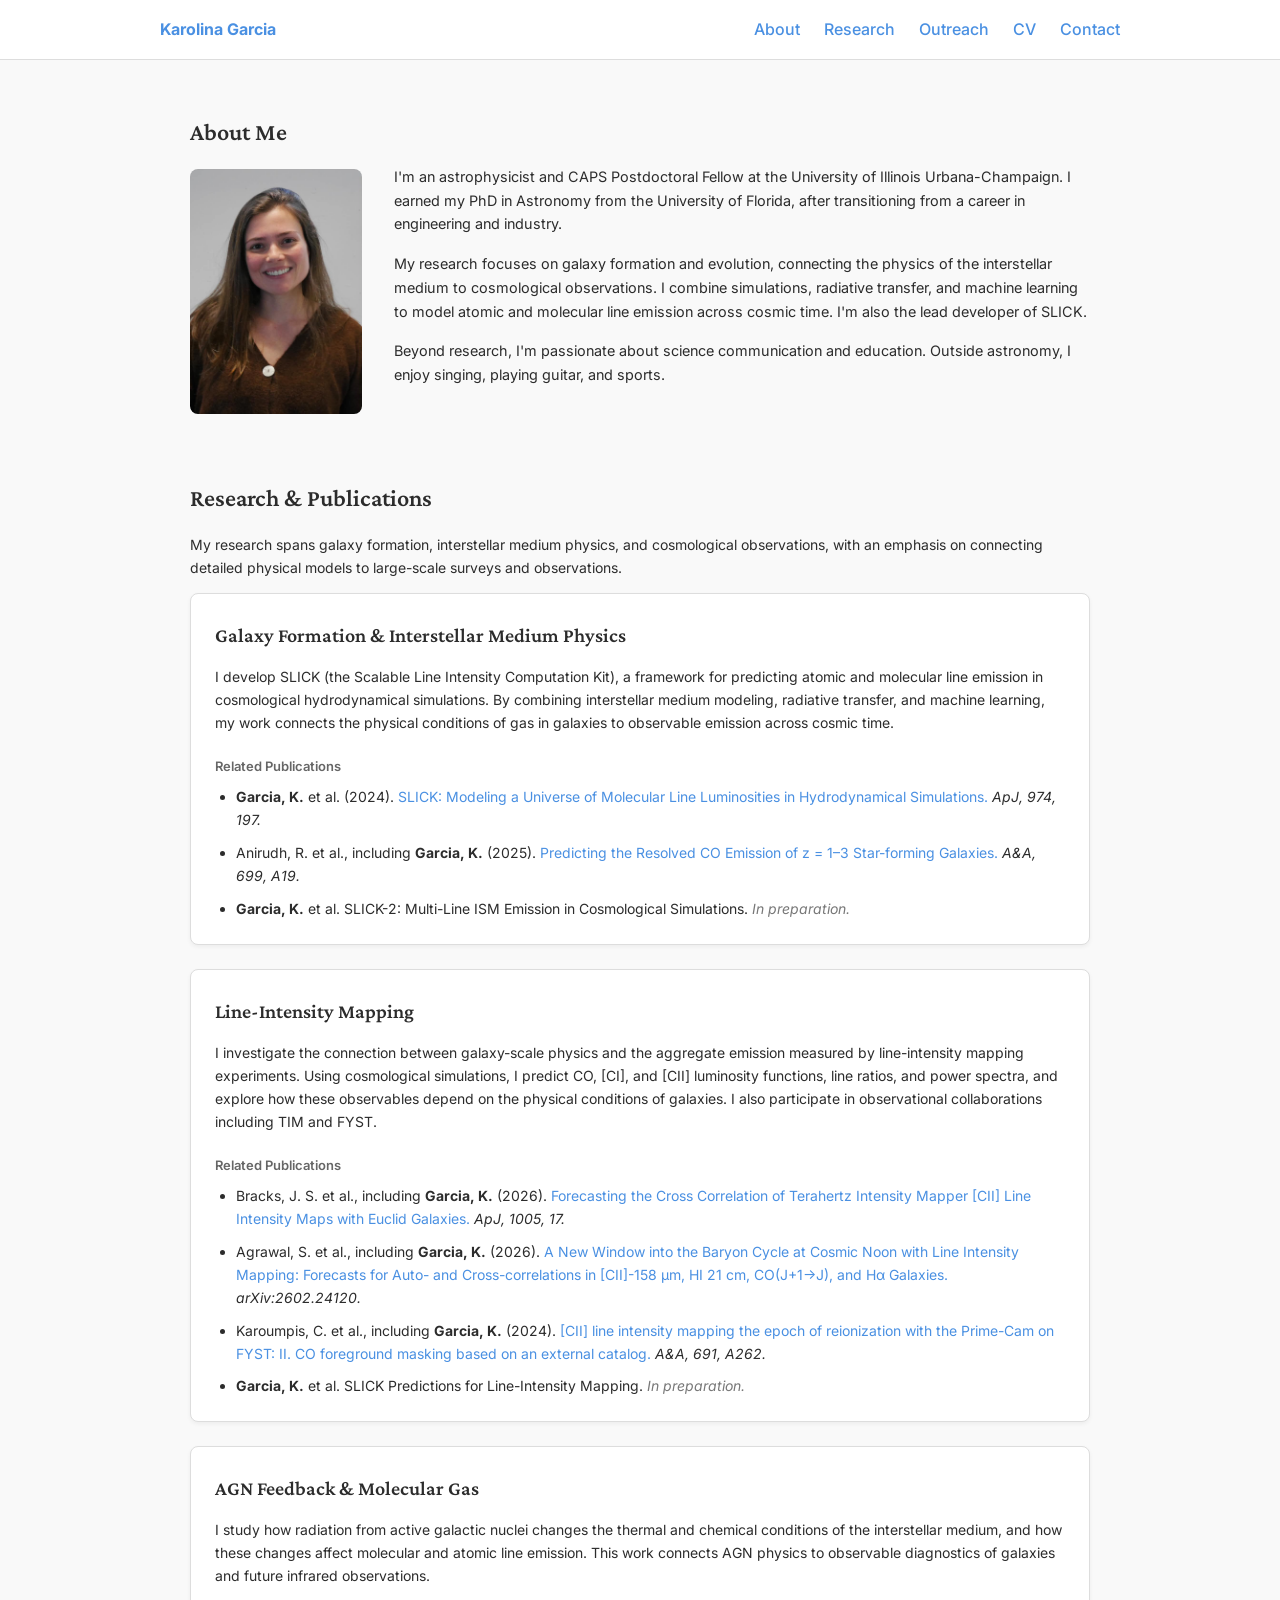
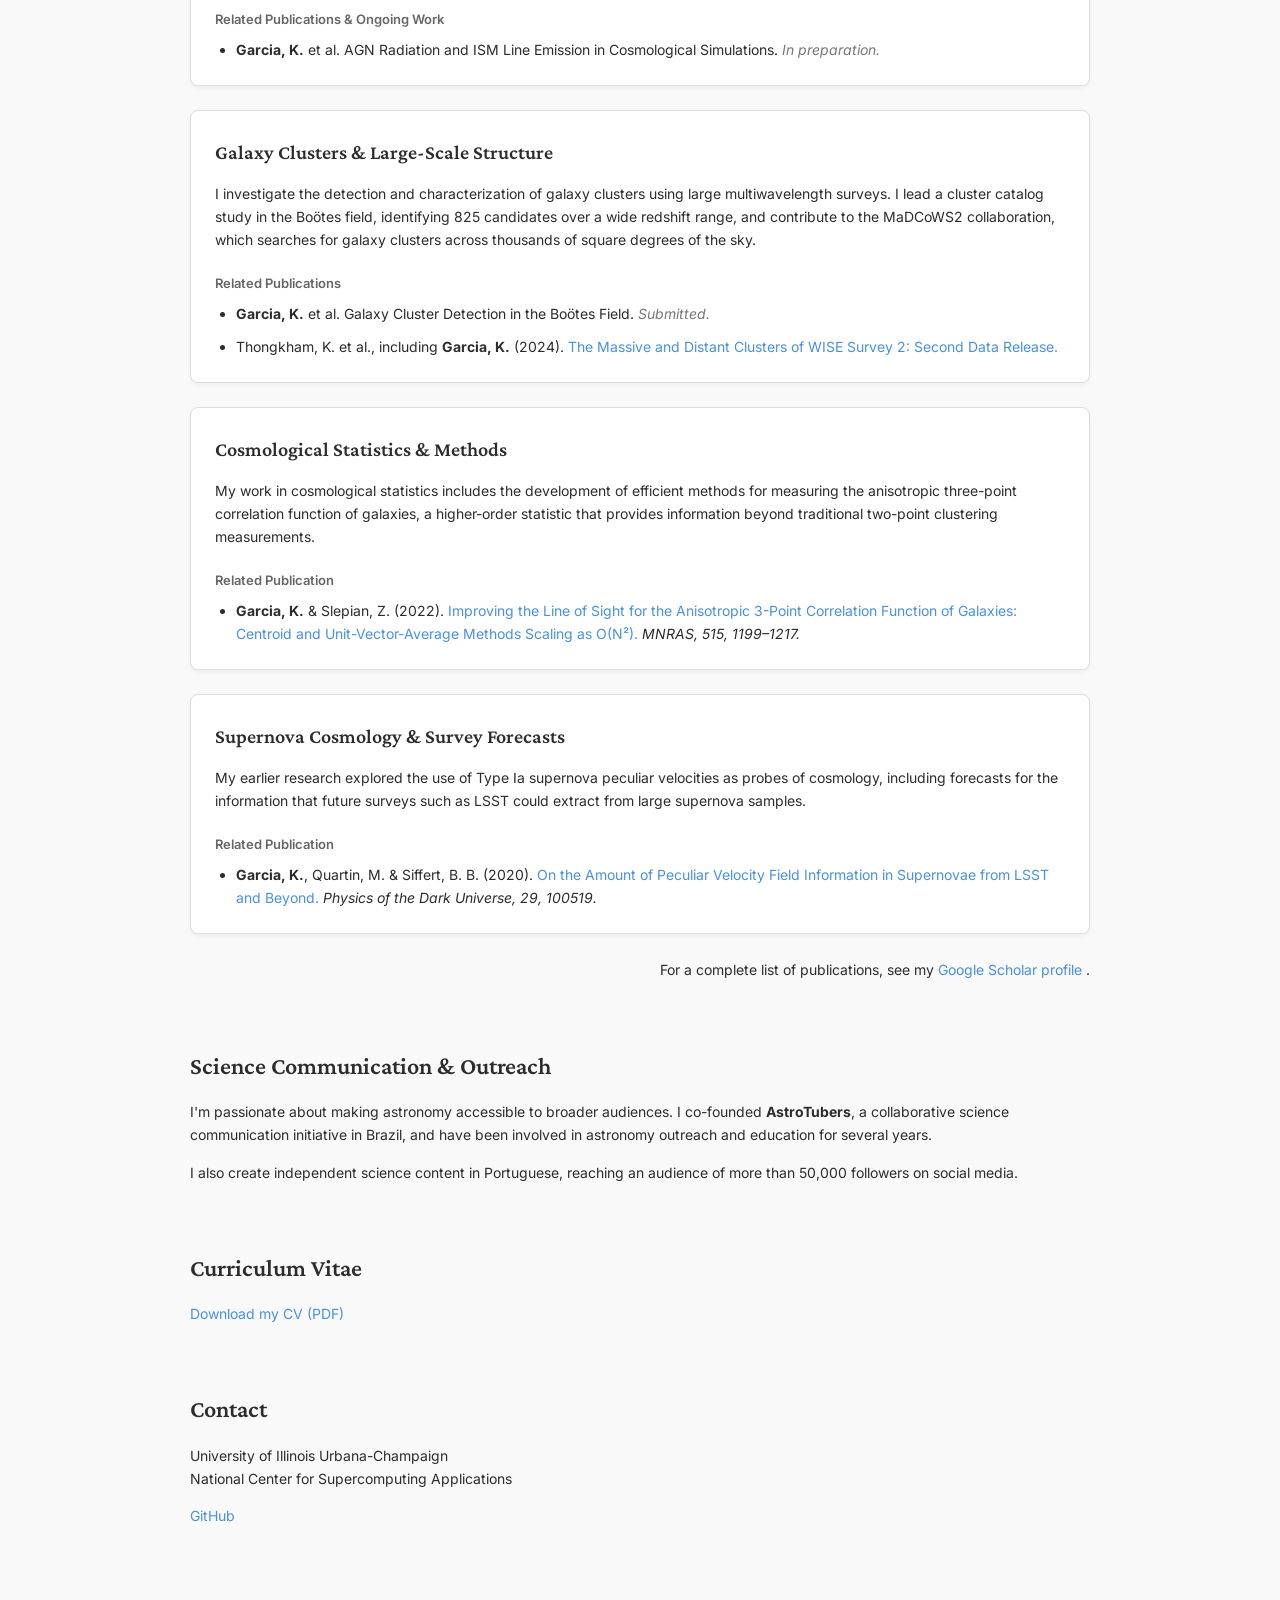
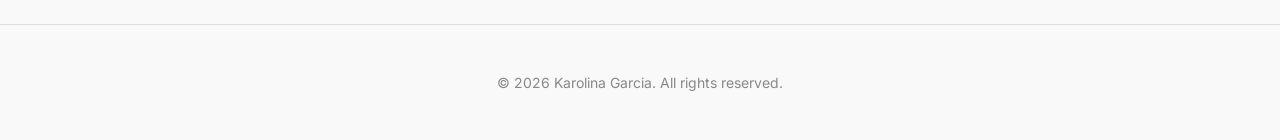
==== index.html @ 24bb6648 "Update index.html" ====
<!DOCTYPE html>
<html lang="en">
<head>
  <meta charset="UTF-8">
  <meta name="viewport" content="width=device-width, initial-scale=1.0">

  <title>Karolina Garcia | Astrophysicist</title>

  <meta name="description"
        content="Karolina Garcia is an astrophysicist studying galaxy formation, interstellar medium physics, cosmological simulations, and line-intensity mapping.">

  <link rel="stylesheet" href="./stylesheets/style.css">
</head>

<body>

  <!-- NAVIGATION -->
  <header class="top-nav">
    <div class="nav-container">
      <a href="#home"><strong>Karolina Garcia</strong></a>

      <nav>
        <ul>
          <li><a href="#about">About</a></li>
          <li><a href="#research">Research</a></li>
          <li><a href="#outreach">Outreach</a></li>
          <li><a href="#cv">CV</a></li>
          <li><a href="#contact">Contact</a></li>
        </ul>
      </nav>
    </div>
  </header>


  <main id="home" class="container">

    <!-- ABOUT -->
    <section id="about">
      <h2>About Me</h2>

      <div class="about-flex">
        <img src="./assets/images/avatar/headshot2.jpeg"
             alt="Karolina Garcia"
             class="about-img">

        <div class="about-text">
          <p>
            I'm an astrophysicist and CAPS Postdoctoral Fellow
            at the University of Illinois Urbana-Champaign.
            I earned my PhD in Astronomy from the University
            of Florida, after transitioning from a career
            in engineering and industry.
          </p>

          <p>
            My research focuses on galaxy formation and evolution,
            connecting the physics of the interstellar medium
            to cosmological observations. I combine simulations,
            radiative transfer, and machine learning to model
            atomic and molecular line emission across cosmic time.
            I'm also the lead developer of SLICK.
          </p>

          <p>
            Beyond research, I'm passionate about science
            communication and education. Outside astronomy,
            I enjoy singing, playing guitar, and sports.
          </p>
        </div>
      </div>
    </section>


    <!-- RESEARCH AND PUBLICATIONS -->
    <section id="research">
      <h2>Research &amp; Publications</h2>

      <p>
        My research spans galaxy formation, interstellar medium
        physics, and cosmological observations, with an emphasis
        on connecting detailed physical models to large-scale
        surveys and observations.
      </p>


      <!-- 1. ISM -->
      <div class="card research-card">
        <h3>Galaxy Formation &amp; Interstellar Medium Physics</h3>

        <p>
          I develop SLICK (the Scalable Line Intensity Computation Kit),
          a framework for predicting atomic and molecular line
          emission in cosmological hydrodynamical simulations.
          By combining interstellar medium modeling, radiative
          transfer, and machine learning, my work connects
          the physical conditions of gas in galaxies to
          observable emission across cosmic time.
        </p>

        <h4>Related Publications</h4>

        <ul class="publication-list">
          <li>
            <strong>Garcia, K.</strong> et al. (2024).
            <a href="https://doi.org/10.3847/1538-4357/ad642c"
               target="_blank" rel="noopener noreferrer">
              SLICK: Modeling a Universe of Molecular Line
              Luminosities in Hydrodynamical Simulations.
            </a>
            <em>ApJ, 974, 197.</em>
          </li>
        
          <li>
            Anirudh, R. et al., including
            <strong>Garcia, K.</strong> (2025).
            <a href="https://doi.org/10.1051/0004-6361/202453057"
               target="_blank" rel="noopener noreferrer">
              Predicting the Resolved CO Emission of
              z = 1–3 Star-forming Galaxies.
            </a>
            <em>A&amp;A, 699, A19.</em>
          </li>
          
          <li>
            <strong>Garcia, K.</strong> et al.
            SLICK-2: Multi-Line ISM Emission in
            Cosmological Simulations.
            <span class="pub-status">In preparation.</span>
          </li>
        </ul>
      </div>


      <!-- 2. LIM -->
      <div class="card research-card">
        <h3>Line-Intensity Mapping</h3>

        <p>
          I investigate the connection between galaxy-scale
          physics and the aggregate emission measured by
          line-intensity mapping experiments. Using cosmological
          simulations, I predict CO, [CI], and [CII] luminosity
          functions, line ratios, and power spectra, and explore
          how these observables depend on the physical
          conditions of galaxies. I also participate in
          observational collaborations including TIM and FYST.
        </p>

        <h4>Related Publications</h4>
        
        <ul class="publication-list">
        
        <li>
          Bracks, J. S. et al., including
          <strong>Garcia, K.</strong> (2026).
          <a href="https://doi.org/10.3847/1538-4357/ae75b5"
             target="_blank" rel="noopener noreferrer">
            Forecasting the Cross Correlation of Terahertz
            Intensity Mapper [CII] Line Intensity Maps
            with Euclid Galaxies.
          </a>
          <em>ApJ, 1005, 17.</em>
        </li>
      
        <li>
          Agrawal, S. et al., including
          <strong>Garcia, K.</strong> (2026).
          <a href="https://doi.org/10.48550/arXiv.2602.24120"
             target="_blank" rel="noopener noreferrer">
            A New Window into the Baryon Cycle at Cosmic Noon
            with Line Intensity Mapping: Forecasts for
            Auto- and Cross-correlations in [CII]-158 μm,
            HI 21 cm, CO(J+1→J), and Hα Galaxies.
          </a>
          <em>arXiv:2602.24120.</em>
        </li>
        
          <li>
            Karoumpis, C. et al., including
            <strong>Garcia, K.</strong> (2024).
            <a href="https://ui.adsabs.harvard.edu/abs/2024A%26A...691A.262K/abstract"
               target="_blank" rel="noopener noreferrer">
              [CII] line intensity mapping the epoch of reionization
              with the Prime-Cam on FYST: II. CO foreground masking
              based on an external catalog.
            </a>
            <em>A&amp;A, 691, A262.</em>
          </li>
        
          <li>
            <strong>Garcia, K.</strong> et al.
            SLICK Predictions for Line-Intensity Mapping.
            <span class="pub-status">In preparation.</span>
          </li>
        
        </ul>

      </div>


      <!-- 3. AGN -->
      <div class="card research-card">
        <h3>AGN Feedback &amp; Molecular Gas</h3>

        <p>
          I study how radiation from active galactic nuclei
          changes the thermal and chemical conditions of the
          interstellar medium, and how these changes affect
          molecular and atomic line emission. This work
          connects AGN physics to observable diagnostics
          of galaxies and future infrared observations.
        </p>

        <h4>Related Publications &amp; Ongoing Work</h4>

        <ul class="publication-list">
          <li>
            <strong>Garcia, K.</strong> et al.
            AGN Radiation and ISM Line Emission in
            Cosmological Simulations.
            <span class="pub-status">In preparation.</span>
          </li>

          <!-- Add PRIMA publications or projects here. -->
        </ul>
      </div>


      <!-- 4. CLUSTERS -->
      <div class="card research-card">
        <h3>Galaxy Clusters &amp; Large-Scale Structure</h3>

        <p>
          I investigate the detection and characterization
          of galaxy clusters using large multiwavelength
          surveys. I lead a cluster catalog study in the
          Boötes field, identifying 825 candidates over
          a wide redshift range, and contribute to the
          MaDCoWS2 collaboration, which searches for
          galaxy clusters across thousands of square
          degrees of the sky.
        </p>

        <h4>Related Publications</h4>

        <ul class="publication-list">
          <li>
            <strong>Garcia, K.</strong> et al.
            Galaxy Cluster Detection in the Boötes Field.
            <span class="pub-status">Submitted.</span>
          </li>

          <li>
            Thongkham, K. et al., including
            <strong>Garcia, K.</strong> (2024).
            <a href="https://arxiv.org/abs/2410.15303"
               target="_blank" rel="noopener noreferrer">
              The Massive and Distant Clusters of WISE
              Survey 2: Second Data Release.
            </a>
          </li>
        </ul>
      </div>


      <!-- 5. COSMOLOGICAL STATISTICS -->
      <div class="card research-card">
        <h3>Cosmological Statistics &amp; Methods</h3>

        <p>
          My work in cosmological statistics includes the
          development of efficient methods for measuring
          the anisotropic three-point correlation function
          of galaxies, a higher-order statistic that
          provides information beyond traditional
          two-point clustering measurements.
        </p>

        <h4>Related Publication</h4>

        <ul class="publication-list">
          <li>
            <strong>Garcia, K.</strong> &amp; Slepian, Z. (2022).
            <a href="https://academic.oup.com/mnras/article/515/1/1199/6604894"
               target="_blank" rel="noopener noreferrer">
              Improving the Line of Sight for the
              Anisotropic 3-Point Correlation Function
              of Galaxies: Centroid and Unit-Vector-Average
              Methods Scaling as O(N²).
            </a>
            <em>MNRAS, 515, 1199–1217.</em>
          </li>
        </ul>
      </div>


      <!-- 6. SUPERNOVA COSMOLOGY -->
      <div class="card research-card">
        <h3>Supernova Cosmology &amp; Survey Forecasts</h3>

        <p>
          My earlier research explored the use of Type Ia
          supernova peculiar velocities as probes of
          cosmology, including forecasts for the
          information that future surveys such as
          LSST could extract from large supernova samples.
        </p>

        <h4>Related Publication</h4>

        <ul class="publication-list">
          <li>
            <strong>Garcia, K.</strong>,
            Quartin, M. &amp; Siffert, B. B. (2020).
            <a href="https://www.sciencedirect.com/science/article/abs/pii/S2212686419301220"
               target="_blank" rel="noopener noreferrer">
              On the Amount of Peculiar Velocity Field
              Information in Supernovae from LSST and Beyond.
            </a>
            <em>Physics of the Dark Universe, 29, 100519.</em>
          </li>
        </ul>
      </div>

      <p class="publication-footer">
        For a complete list of publications, see my
        <a href="https://scholar.google.com/citations?user=wbsYUNMAAAAJ"
           target="_blank" rel="noopener noreferrer">
          Google Scholar profile
        </a>.
      </p>
    </section>


    <!-- OUTREACH -->
    <section id="outreach">
      <h2>Science Communication &amp; Outreach</h2>

      <p>
        I'm passionate about making astronomy accessible
        to broader audiences. I co-founded
        <strong>AstroTubers</strong>, a collaborative
        science communication initiative in Brazil,
        and have been involved in astronomy outreach
        and education for several years.
      </p>

      <p>
        I also create independent science content in
        Portuguese, reaching an audience of more than
        50,000 followers on social media.
      </p>
    </section>


    <!-- CV -->
    <section id="cv">
      <h2>Curriculum Vitae</h2>

      <p>
        <a href="./assets/KGarcia_CV_2026.pdf"
           target="_blank" rel="noopener noreferrer">
          Download my CV (PDF)
        </a>
      </p>
    </section>


    <!-- CONTACT -->
    <section id="contact">
      <h2>Contact</h2>

      <p>
        University of Illinois Urbana-Champaign<br>
        National Center for Supercomputing Applications
      </p>

      <p>
        <a href="https://github.com/karolinagarcia"
           target="_blank" rel="noopener noreferrer">
          GitHub
        </a>
      </p>
    </section>

  </main>


  <!-- FOOTER -->
  <footer>
    <p>&copy; 2026 Karolina Garcia. All rights reserved.</p>
  </footer>

</body>
</html>
---- stylesheets/style.css ----
/* Fonts */
@import url('https://fonts.googleapis.com/css2?family=Crimson+Pro:wght@400;600&family=Inter:wght@400;600&display=swap');

:root {
  --background: #f9f9f9;
  --text: #2c2c2c;
  --accent: #4a90e2;
  --hover: #2a6496;
  --border: #ddd;
  --card-bg: #ffffff;
  --card-shadow: rgba(0, 0, 0, 0.05);
}

body {
  font-family: 'Inter', sans-serif;
  background-color: var(--background);
  color: var(--text);
  margin: 0;
  padding: 0;
  line-height: 1.7;
}

/* Typography */
h1, h2, h3, h4 {
  font-family: 'Crimson Pro', serif;
  margin-bottom: 0.5em;
  font-weight: 600;
  color: var(--text);
}

a {
  color: var(--accent);
  text-decoration: none;
}

a:hover {
  color: var(--hover);
}

/* Top Nav Bar */
.top-nav {
  width: 100%;
  background: white;
  border-bottom: 1px solid var(--border);
  padding: 1rem 0;
  position: sticky;
  top: 0;
  z-index: 10;
}

.nav-container {
  max-width: 960px;
  margin: 0 auto;
  padding: 0 1rem;
  display: flex;
  justify-content: space-between;
  align-items: center;
  flex-wrap: wrap;
}

nav ul {
  list-style: none;
  display: flex;
  gap: 1.5rem;
  margin: 0;
  padding: 0;
}

nav li {
  font-weight: 500;
}

/* Main container */
.container {
  max-width: 900px;
  margin: auto;
  padding: 2rem 1rem;
}

/* Section Spacing */
section {
  margin-bottom: 4rem;
}

/* Cards */
.card {
  background: var(--card-bg);
  padding: 1.5rem;
  border: 1px solid var(--border);
  border-radius: 8px;
  box-shadow: 0 2px 4px var(--card-shadow);
  margin-bottom: 2rem;
}

.card h3 {
  margin-top: 0;
}

.card p {
  margin: 0.5rem 0 0 0;
}

/* Footer */
footer {
  text-align: center;
  padding: 2rem;
  border-top: 1px solid var(--border);
  color: #888;
  font-size: 14px;
}

/* About Me text */
.about-text {
  font-size: 0.9rem;
  line-height: 1.65;
}

.about-text p {
  margin-top: 0;
  margin-bottom: 1rem;
}

/* Desktop: side by side */
.about-flex {
  display: flex;
  align-items: flex-start;
  gap: 2rem;
}

.about-img {
  width: 172px;
  border-radius: 8px;
  flex-shrink: 0;
  margin-top: 4px;
}

/* Mobile: first paragraph next to the image, rest below */
@media screen and (max-width: 768px) {
  .about-flex {
    flex-direction: row;
    flex-wrap: wrap;
  }

  .about-img {
    width: 78px;
  }

  .about-text {
    flex: 1;
    display: flex;
    flex-direction: column;
  }

  .about-text p {
    margin: 0 0 1rem 0;
  }

  /* Special mobile layout: first paragraph flex next to image */
  .about-text p:first-child {
    margin-top: 0;
  }

  .about-flex {
    display: flex;
    flex-direction: row;
    flex-wrap: wrap;
  }

  .about-flex > img {
    flex: 0 0 auto;
  }

  .about-flex > .about-text {
    flex: 1 1 0%;
  }

  /* Only on mobile: stack second and third paragraphs below */
  .about-text p:not(:first-child) {
    flex-basis: 100%;
  }
}


/* Research & Publications */

.research-card {
  margin-bottom: 1.5rem;
}

.research-card h3 {
  font-size: 1.4rem;
  margin-bottom: 0.8rem;
}

.research-card h4 {
  font-family: 'Inter', sans-serif;
  font-size: 0.85rem;
  font-weight: 600;
  color: #666;
  margin-top: 1.3rem;
  margin-bottom: 0.5rem;
}

.publication-list {
  margin: 0;
  padding-left: 1.3rem;
}

.publication-list li {
  font-size: 0.9rem;
  line-height: 1.6;
  margin-bottom: 0.6rem;
}

.publication-list li:last-child {
  margin-bottom: 0;
}

.pub-status {
  color: #777;
  font-style: italic;
}

.publication-footer {
  font-size: 0.9rem;
  text-align: right;
  margin-top: 1rem;
}

/* Consistent text size across the website */

#research > p,
#research .card p,
#research .publication-list li,
#outreach p,
#cv p,
#contact p {
  font-size: 14px;
  line-height: 1.65;
}

/* Research headings */
#research .card h3 {
  font-size: 20px;
}

#research .card h4 {
  font-size: 13px;
}
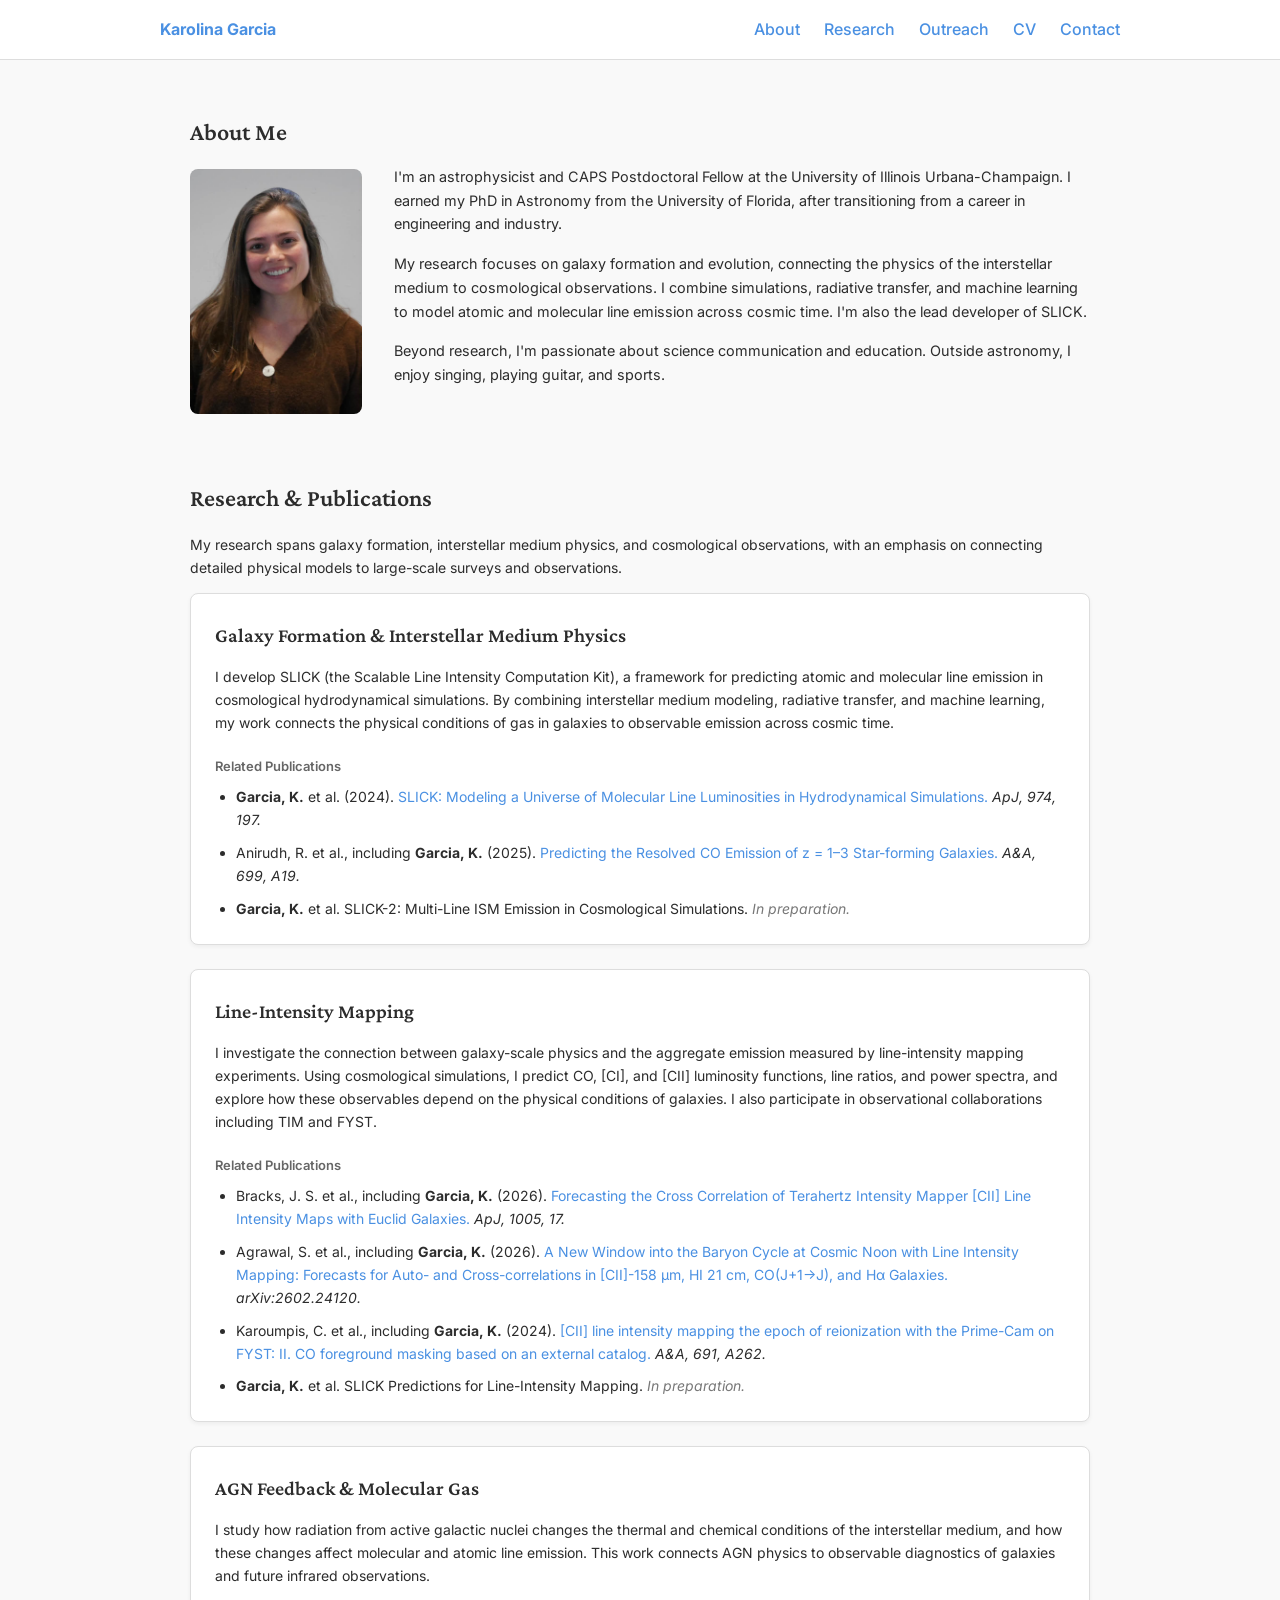
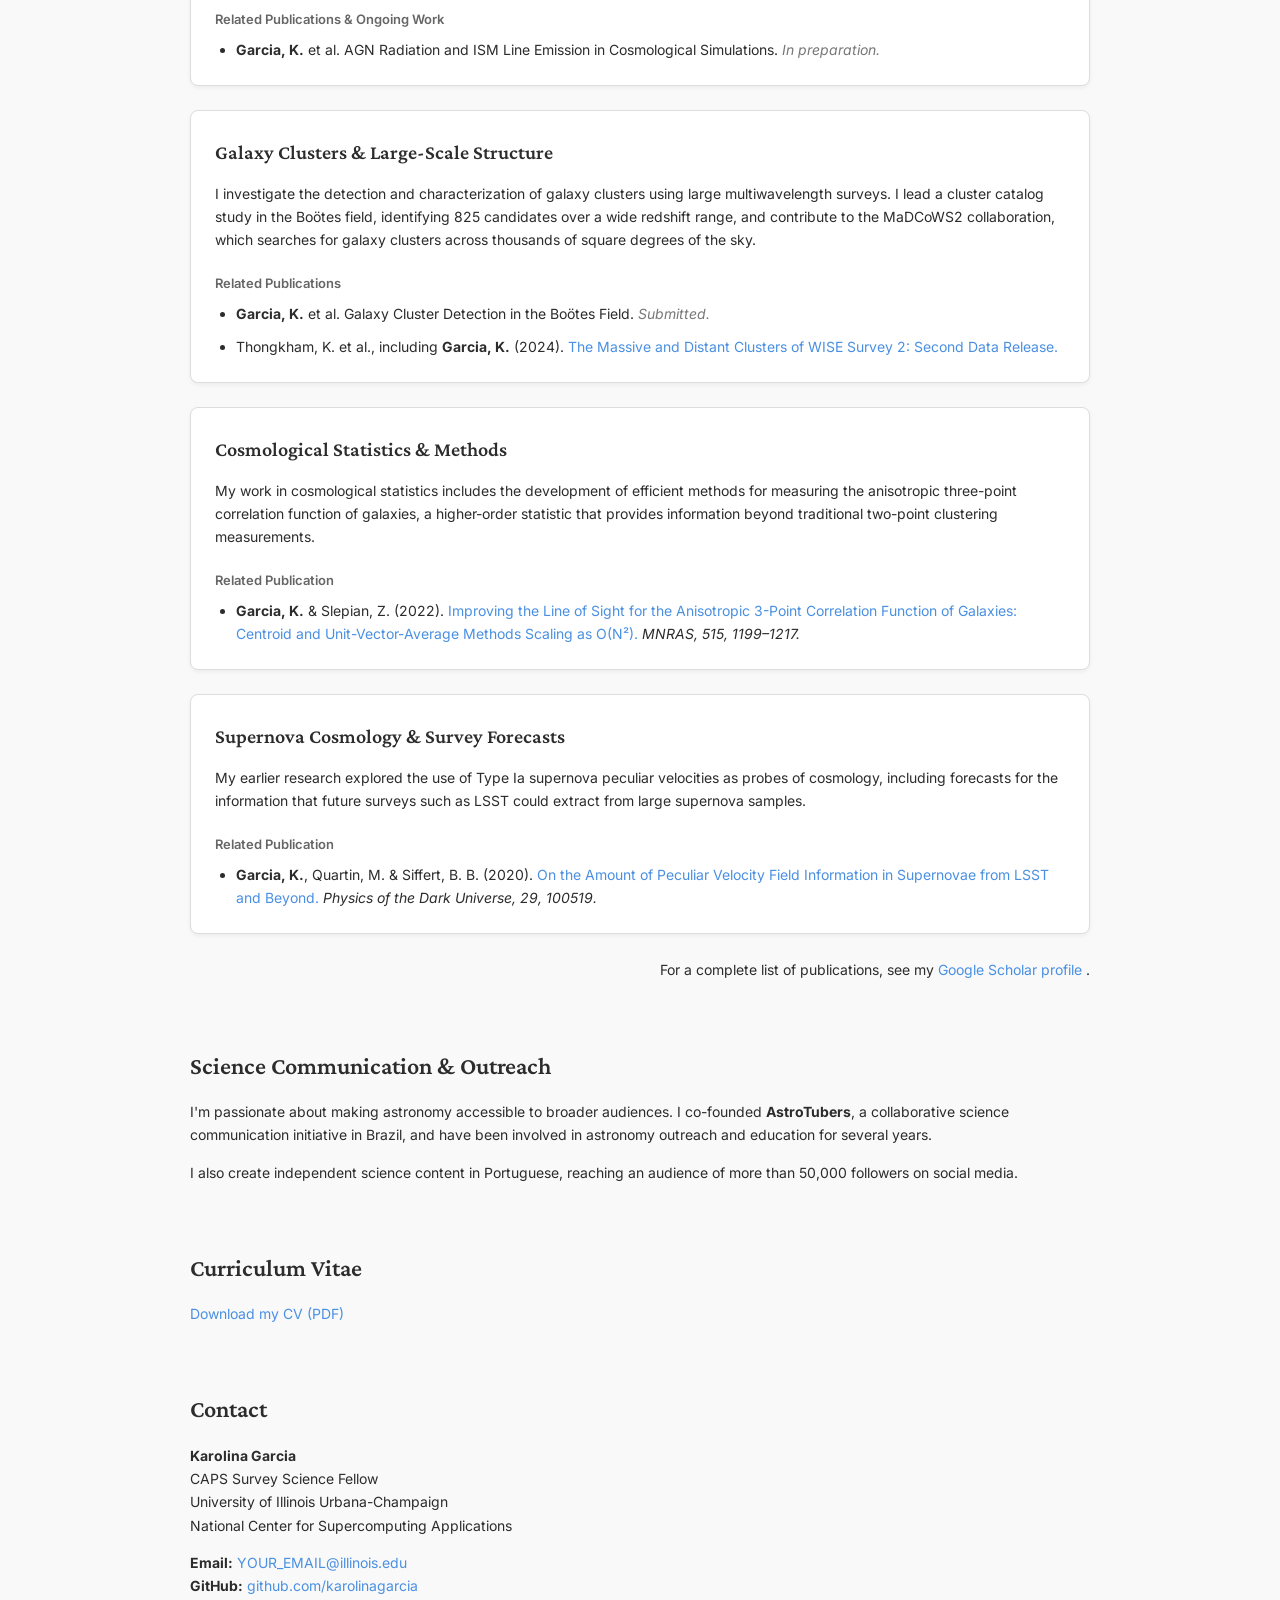
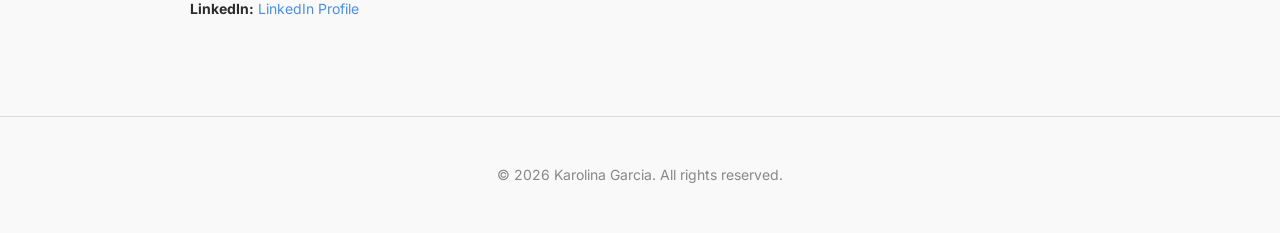
==== commit 0a059d81: "Update index.html" ====
--- a/index.html
+++ b/index.html
@@ -367,22 +367,40 @@
     </section>
 
 
+
     <!-- CONTACT -->
     <section id="contact">
       <h2>Contact</h2>
-
-      <p>
+    
+      <p>
+        <strong>Karolina Garcia</strong><br>
+        CAPS Survey Science Fellow<br>
         University of Illinois Urbana-Champaign<br>
         National Center for Supercomputing Applications
       </p>
-
-      <p>
+    
+      <p>
+        <strong>Email:</strong>
+        <a href="mailto:ktgarcia@illinois.edu">
+          YOUR_EMAIL@illinois.edu
+        </a>
+        <br>
+    
+        <strong>GitHub:</strong>
         <a href="https://github.com/karolinagarcia"
            target="_blank" rel="noopener noreferrer">
-          GitHub
+          github.com/karolinagarcia
         </a>
+        <br>
+    
+        <strong>LinkedIn:</strong>
+        <a href="https://linkedin.com/in/karolinagarcia"
+           target="_blank" rel="noopener noreferrer">
+          LinkedIn Profile
+        </a>
       </p>
     </section>
+
 
   </main>
 
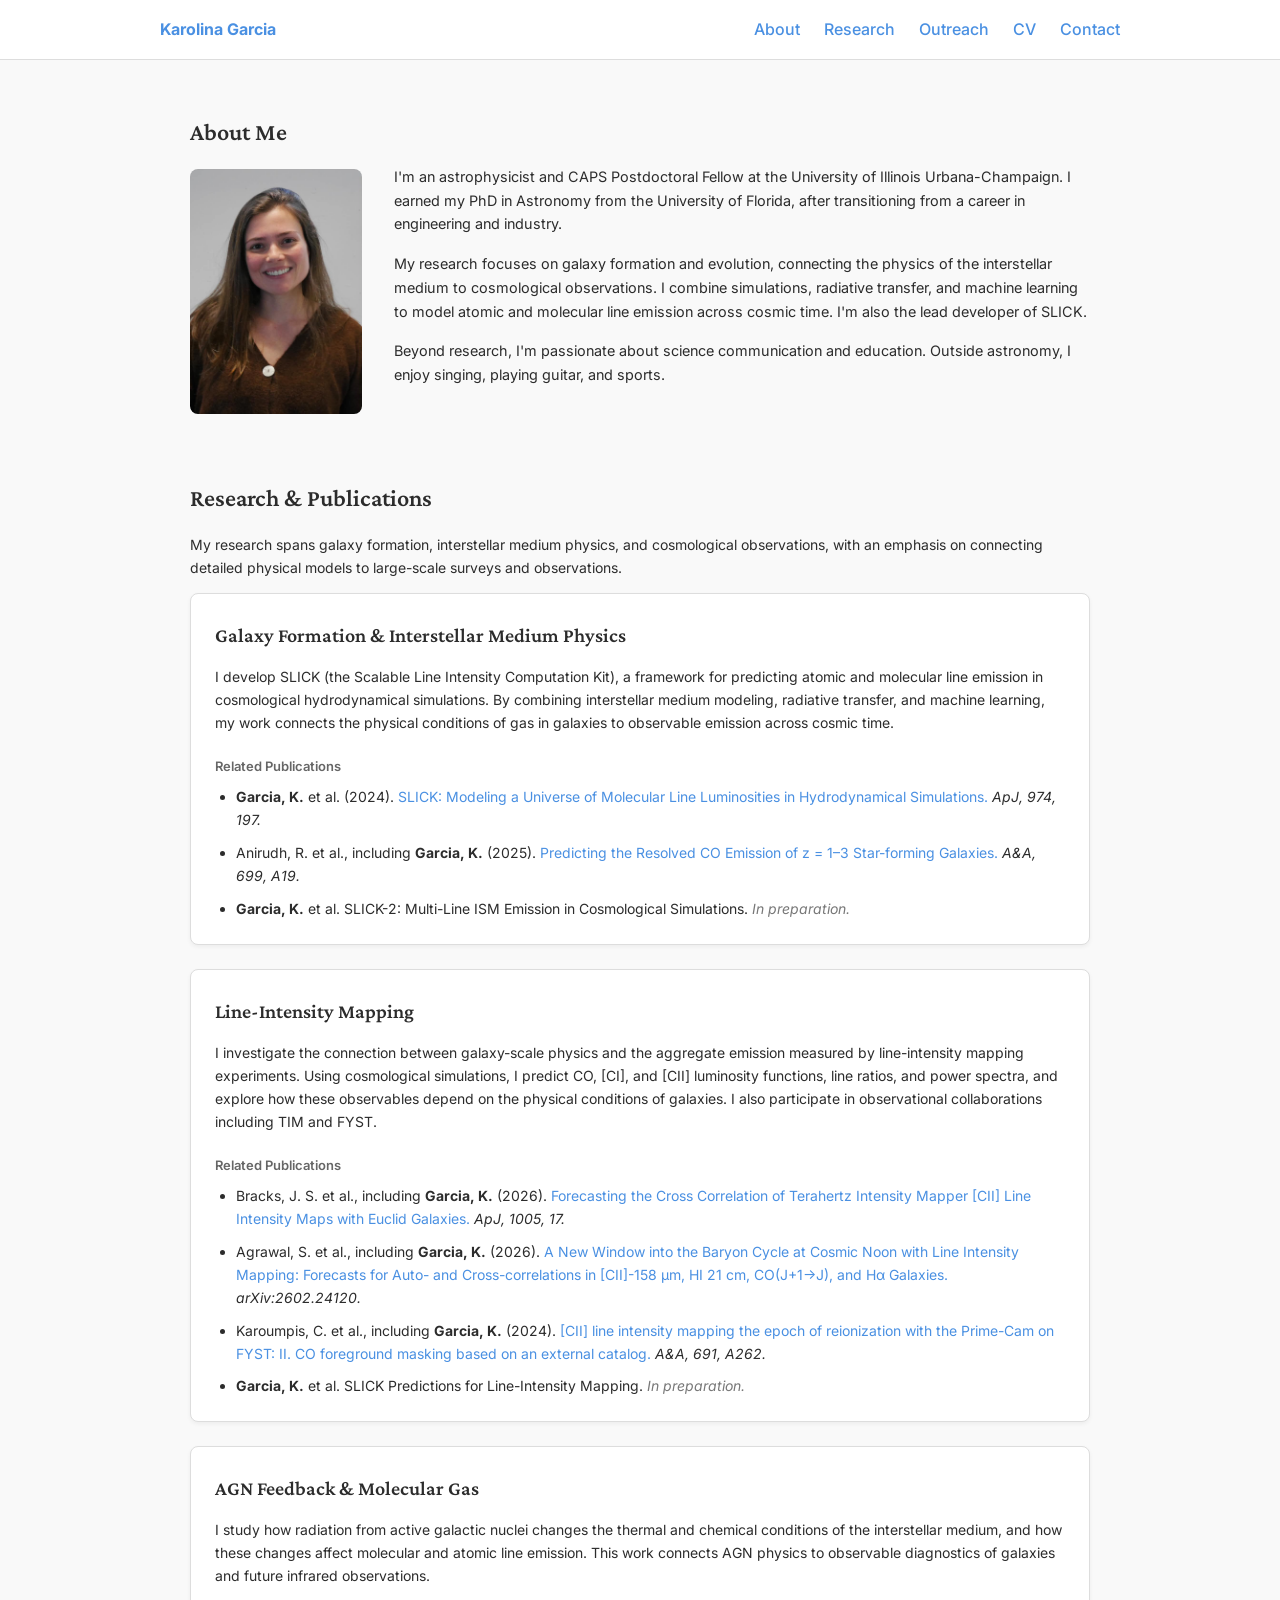
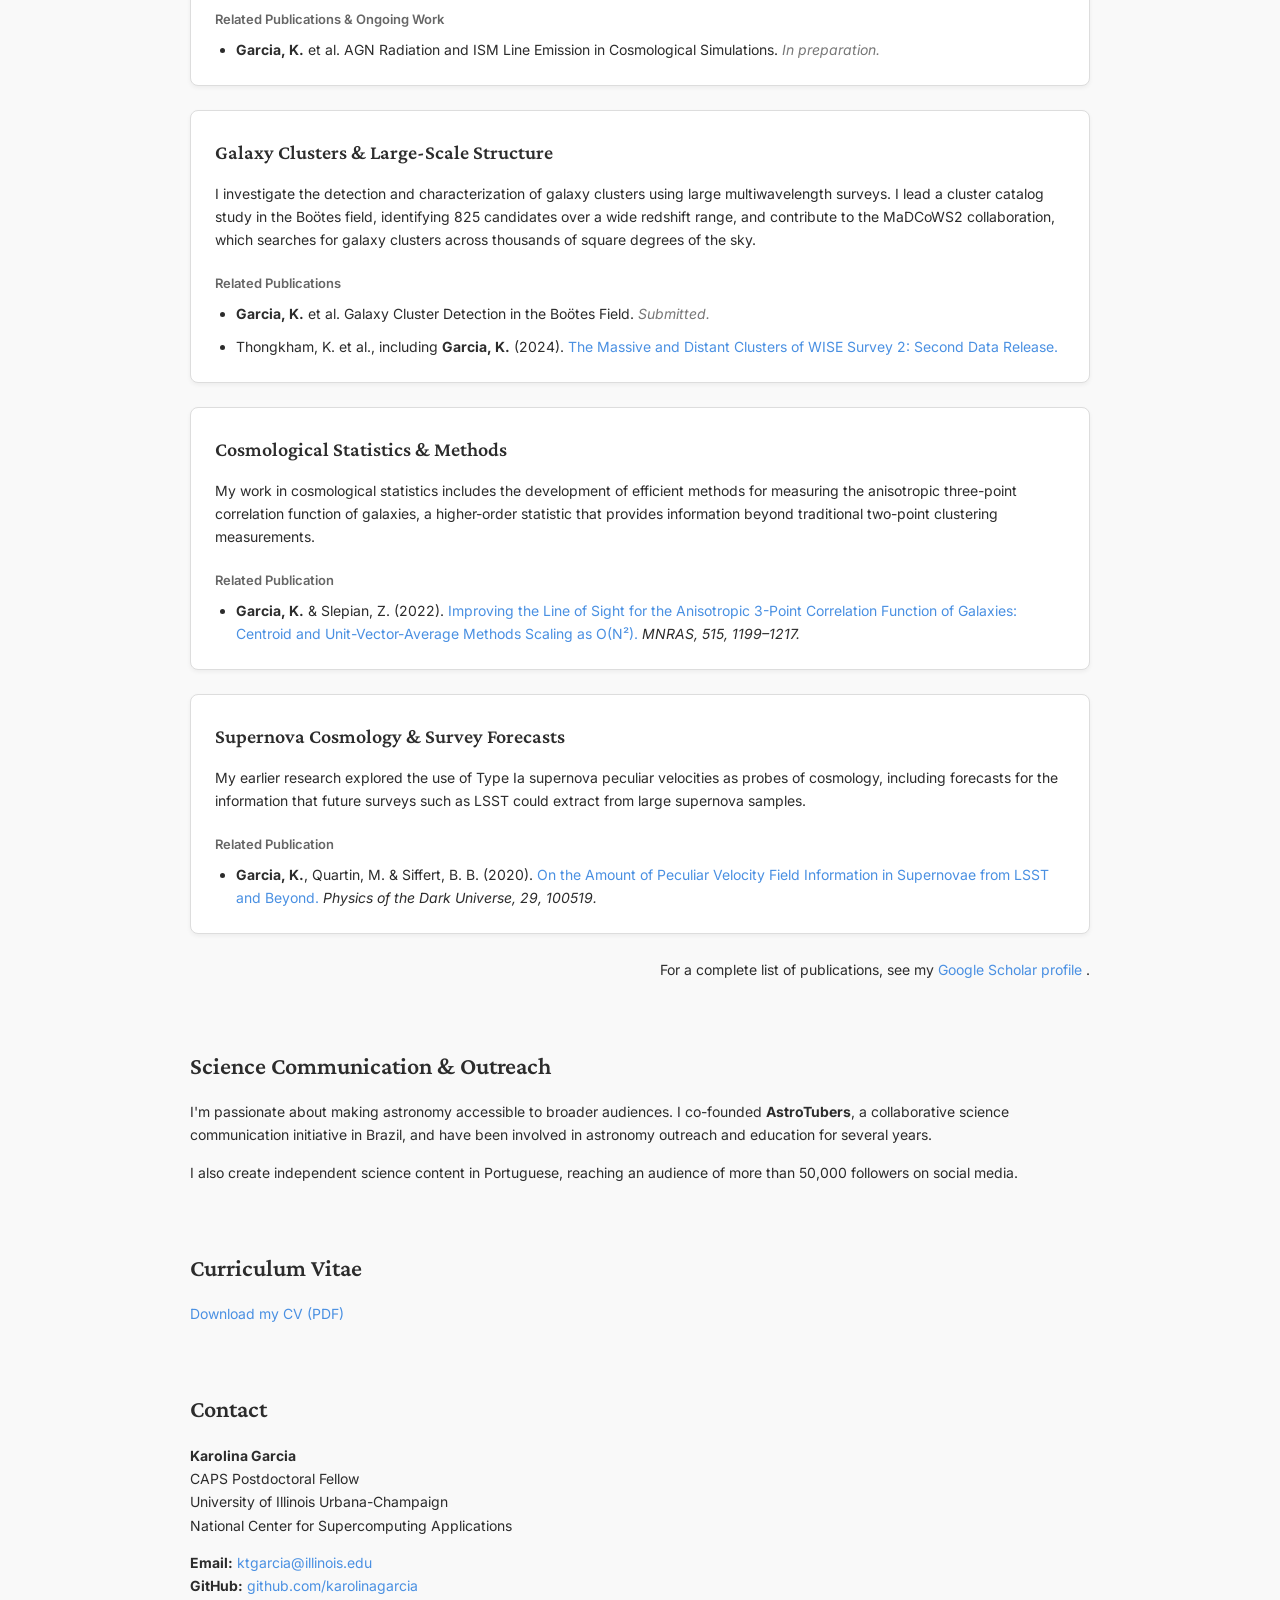
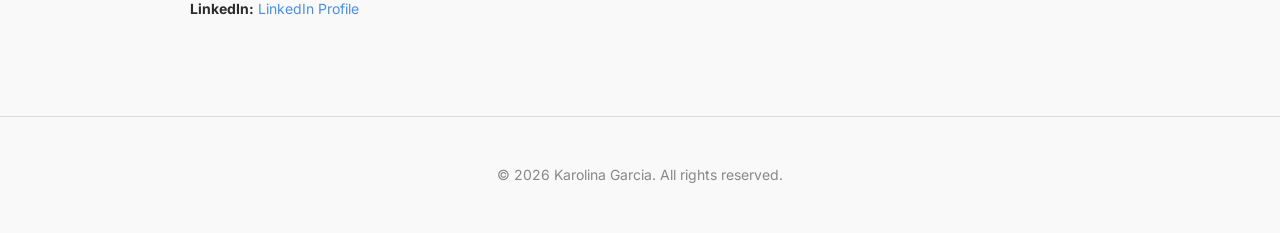
==== commit 0ba0d706: "Update index.html" ====
--- a/index.html
+++ b/index.html
@@ -374,7 +374,7 @@
     
       <p>
         <strong>Karolina Garcia</strong><br>
-        CAPS Survey Science Fellow<br>
+        CAPS Postdoctoral Fellow<br>
         University of Illinois Urbana-Champaign<br>
         National Center for Supercomputing Applications
       </p>
@@ -382,7 +382,7 @@
       <p>
         <strong>Email:</strong>
         <a href="mailto:ktgarcia@illinois.edu">
-          YOUR_EMAIL@illinois.edu
+          ktgarcia@illinois.edu
         </a>
         <br>
     
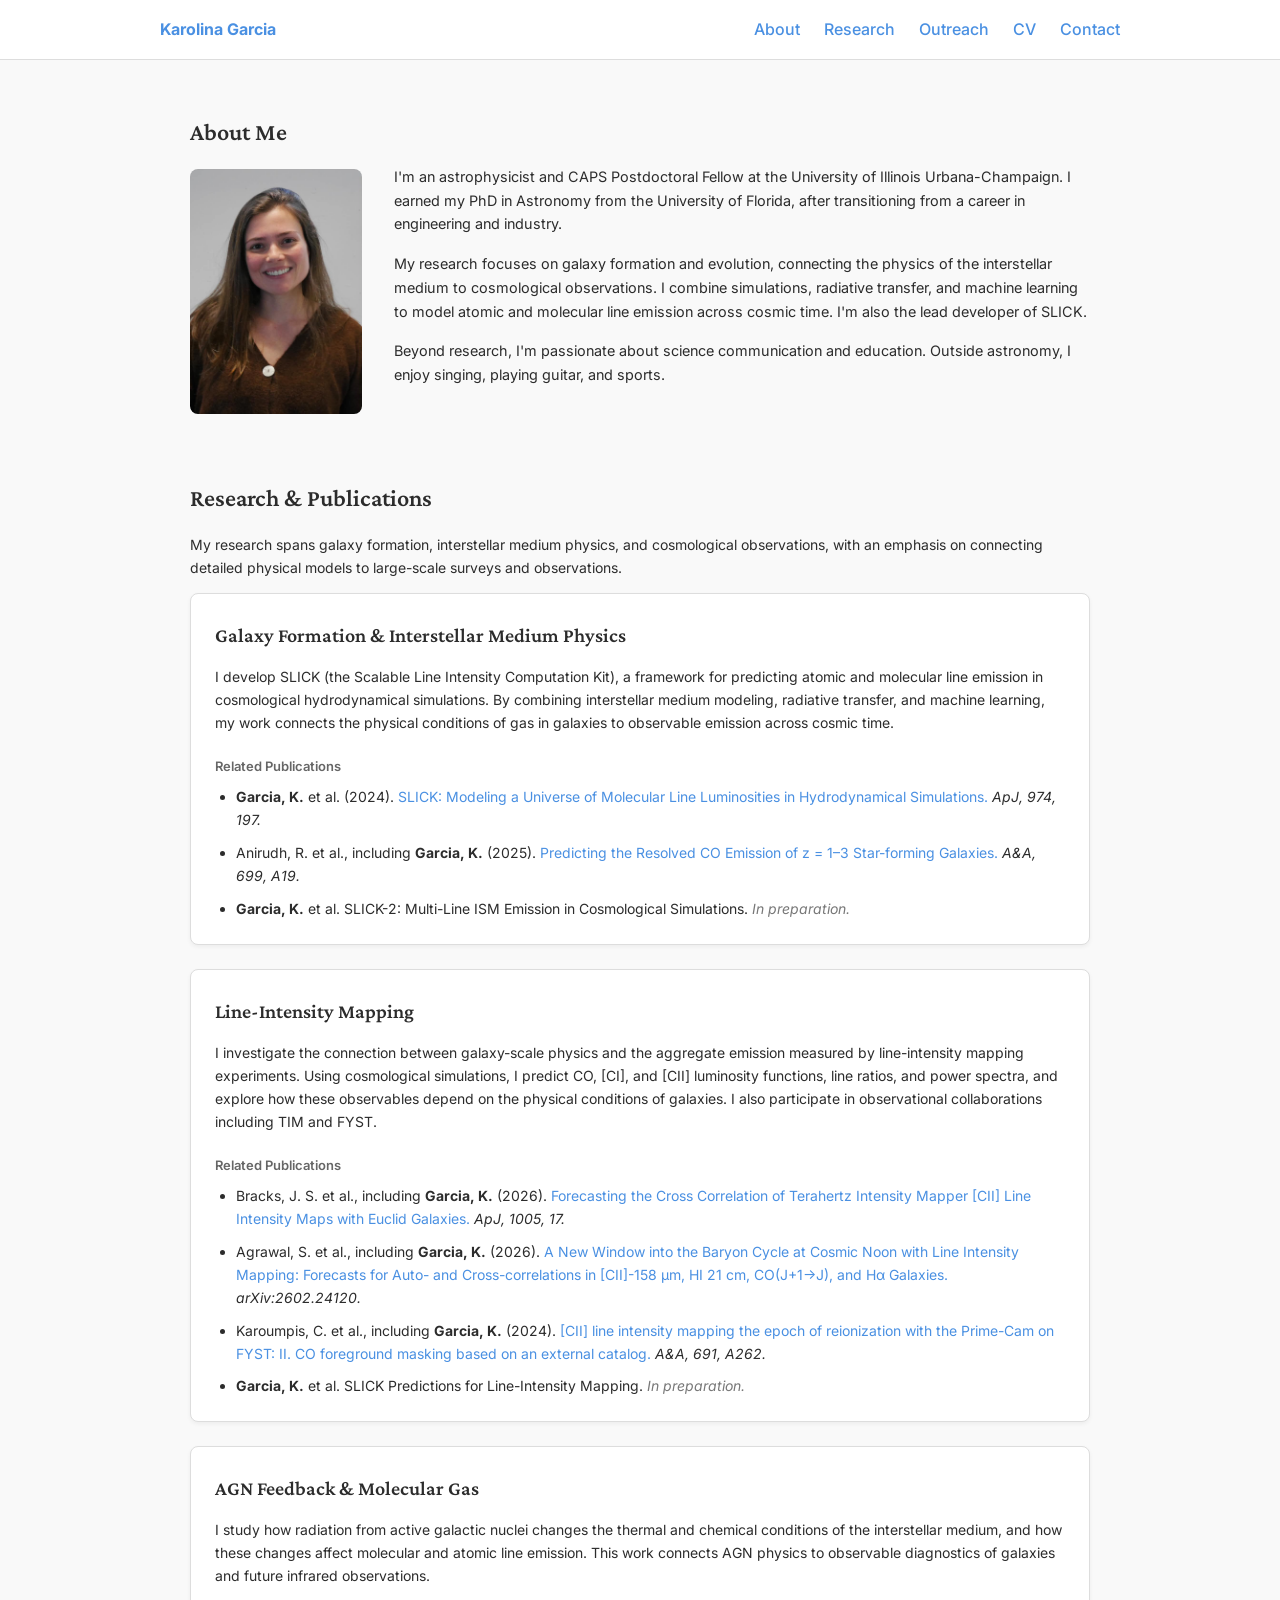
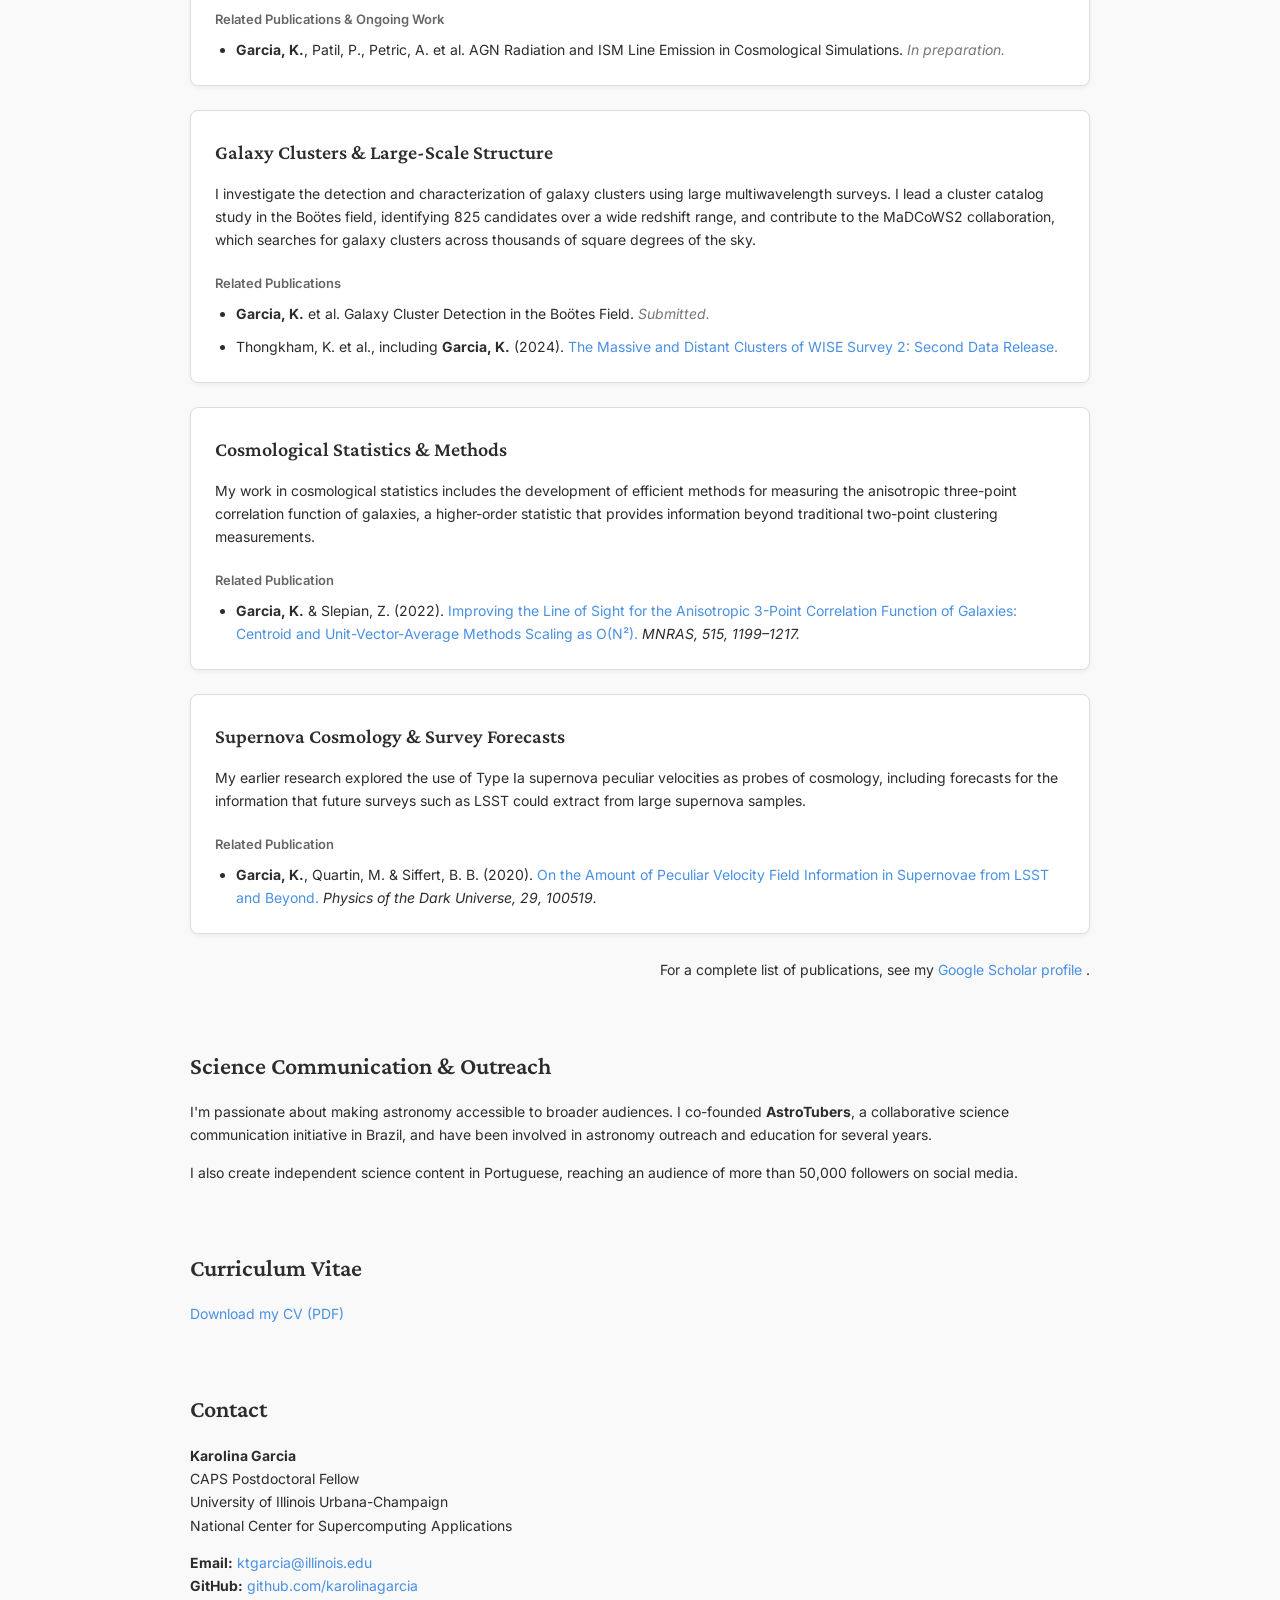
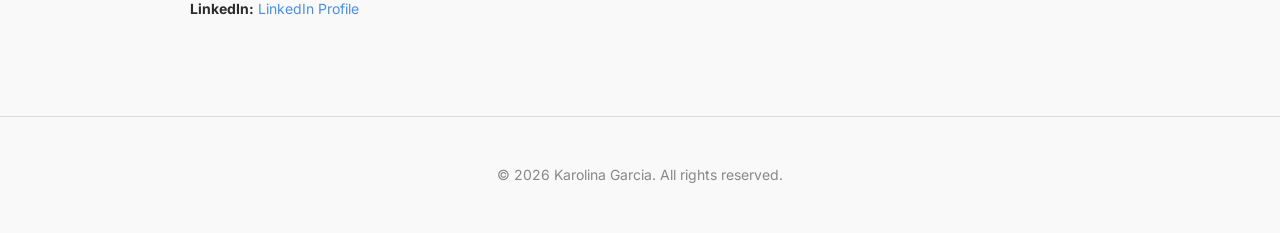
==== commit d70d416b: "Update index.html" ====
--- a/index.html
+++ b/index.html
@@ -216,7 +216,7 @@
 
         <ul class="publication-list">
           <li>
-            <strong>Garcia, K.</strong> et al.
+            <strong>Garcia, K.</strong>, Patil, P., Petric, A. et al.
             AGN Radiation and ISM Line Emission in
             Cosmological Simulations.
             <span class="pub-status">In preparation.</span>
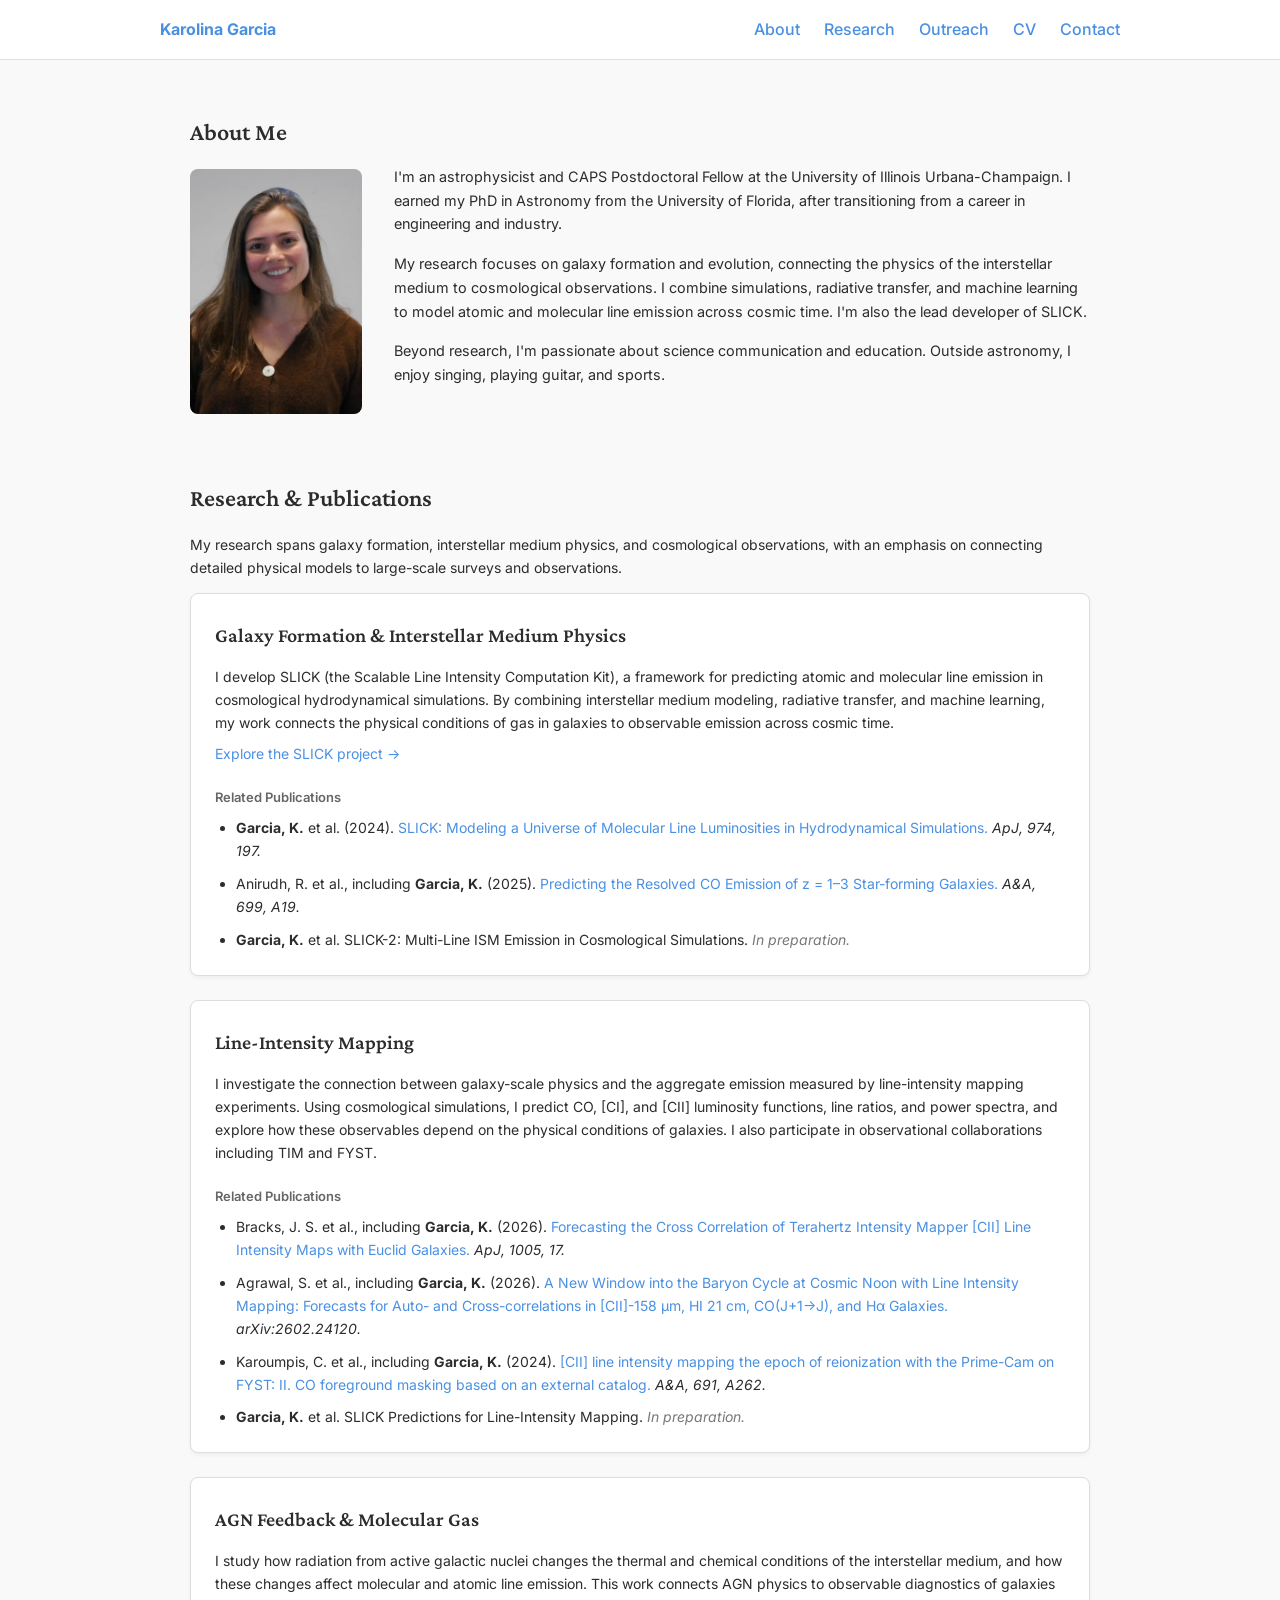
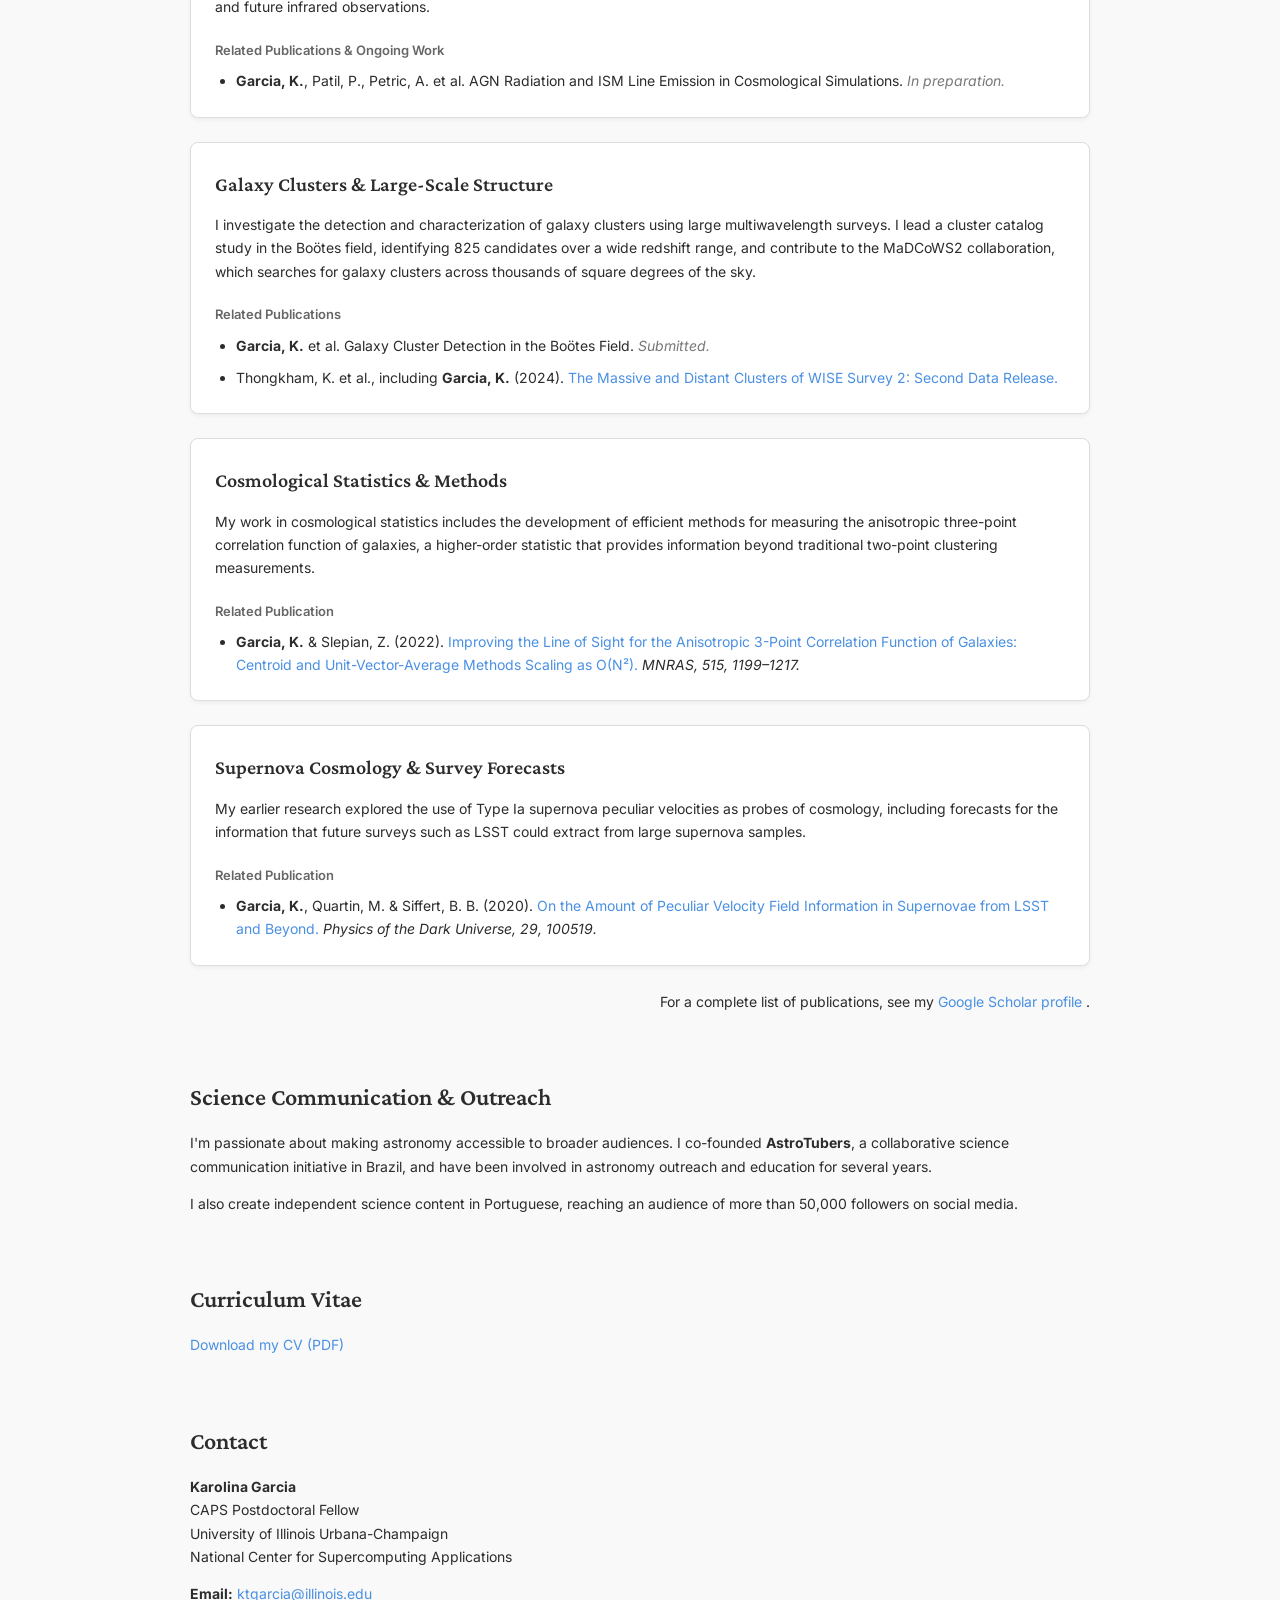
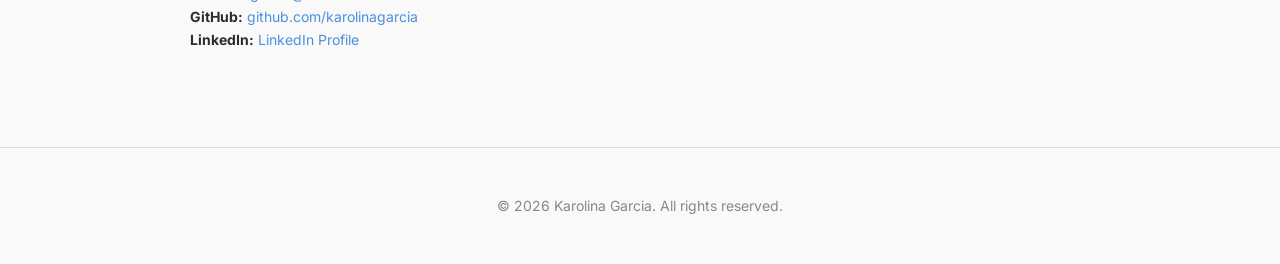
==== commit 4529bb98: "Update index.html" ====
--- a/index.html
+++ b/index.html
@@ -96,6 +96,12 @@
           transfer, and machine learning, my work connects
           the physical conditions of gas in galaxies to
           observable emission across cosmic time.
+        </p>
+
+        <p>
+          <a href="./research/slick.html">
+            Explore the SLICK project &rarr;
+          </a>
         </p>
 
         <h4>Related Publications</h4>
--- a/stylesheets/style.css
+++ b/stylesheets/style.css
@@ -248,3 +248,76 @@
   font-size: 13px;
 }
 
+
+/* SLICK project page */
+
+.slick-page {
+  max-width: 850px;
+}
+
+.slick-page h1 {
+  font-family: 'Crimson Pro', serif;
+  font-size: 2.3rem;
+  line-height: 1.2;
+  margin-bottom: 0.8rem;
+}
+
+.slick-page h2 {
+  font-size: 1.7rem;
+  margin-bottom: 1rem;
+}
+
+.slick-page p,
+.slick-page li {
+  font-size: 15px;
+  line-height: 1.75;
+}
+
+.slick-page section {
+  margin-bottom: 3rem;
+}
+
+.slick-subtitle {
+  color: #777;
+  font-size: 13px !important;
+  margin-bottom: 2rem;
+}
+
+.back-link {
+  font-size: 13px !important;
+  margin-bottom: 2rem;
+}
+
+.slick-highlight {
+  background: #f0f5fb;
+  border-left: 3px solid var(--accent);
+  padding: 1.2rem 1.5rem;
+  margin-top: 1.5rem;
+  font-size: 15px;
+  line-height: 1.7;
+}
+
+.slick-questions {
+  padding-left: 1.4rem;
+}
+
+.slick-questions li {
+  margin-bottom: 0.7rem;
+}
+
+.project-status {
+  color: #666;
+  font-size: 14px !important;
+}
+
+@media screen and (max-width: 768px) {
+  .slick-page h1 {
+    font-size: 1.8rem;
+  }
+
+  .slick-page h2 {
+    font-size: 1.4rem;
+  }
+}
+
+
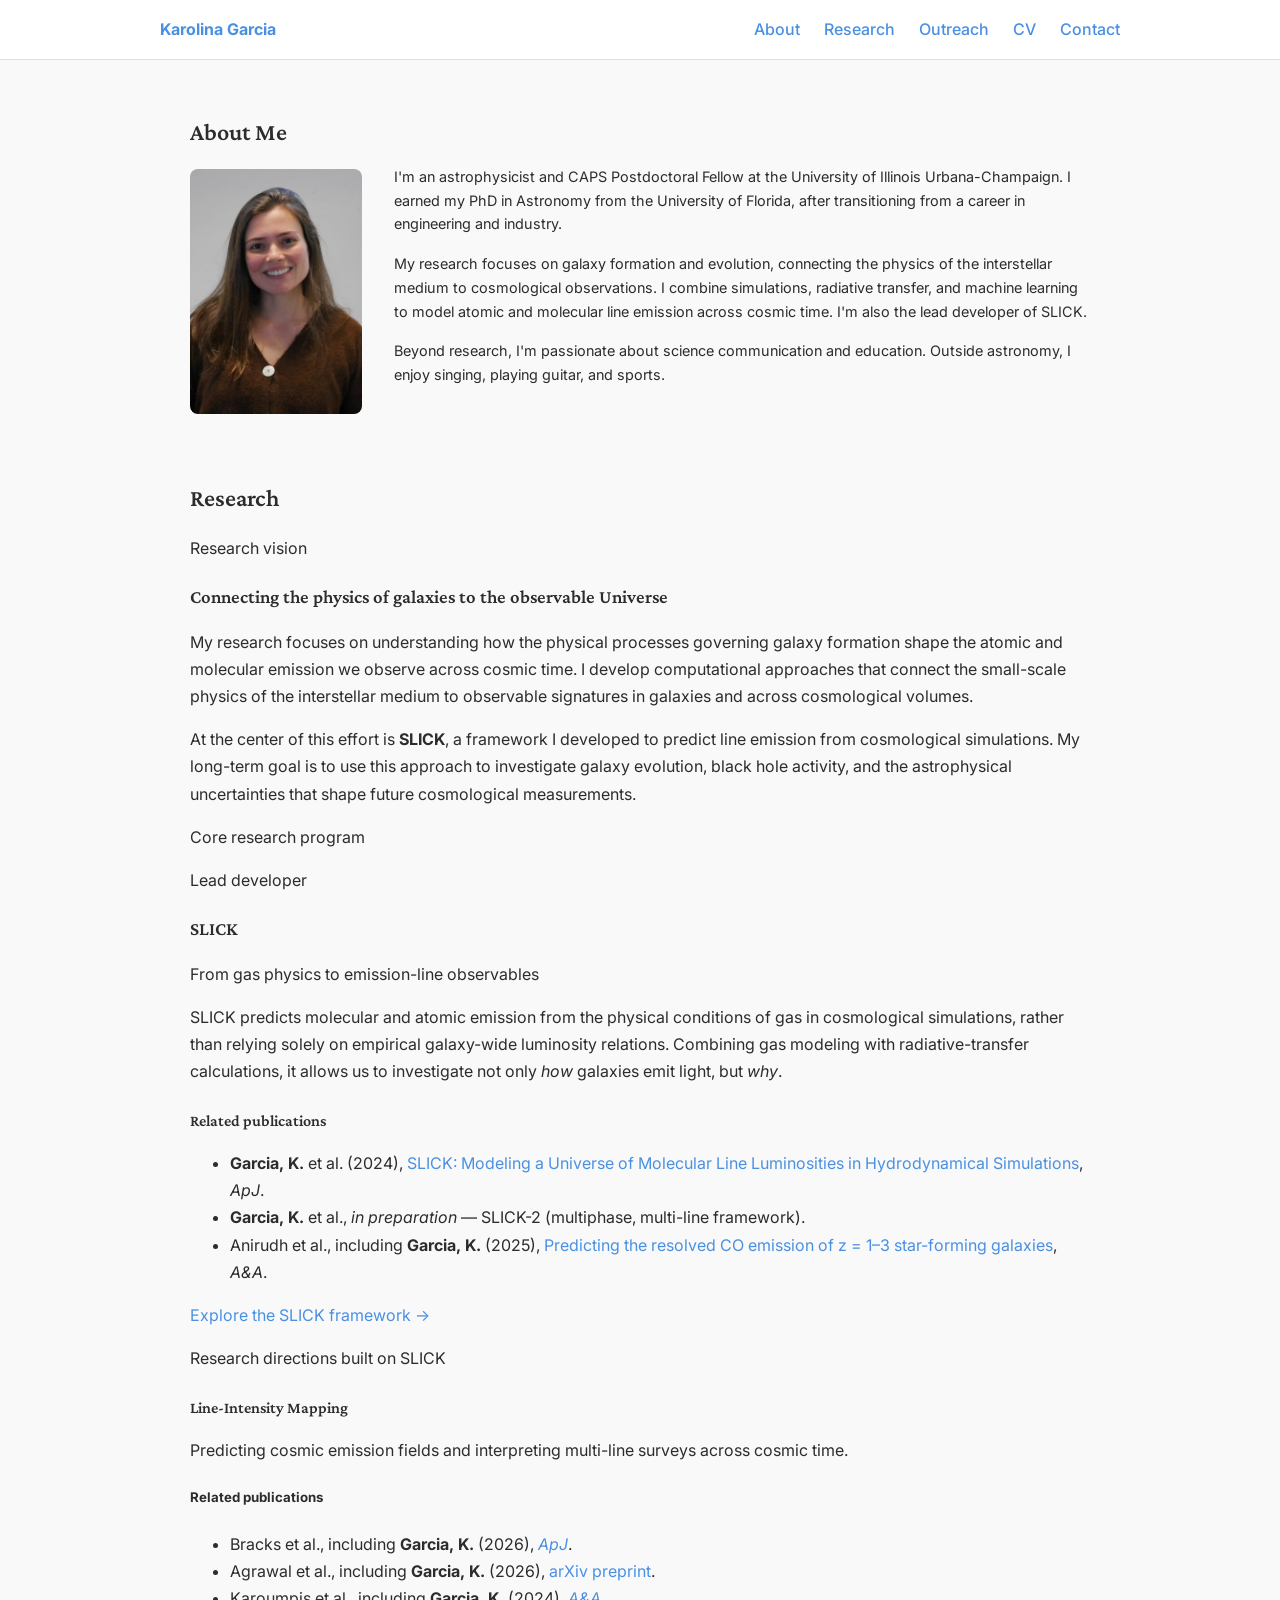
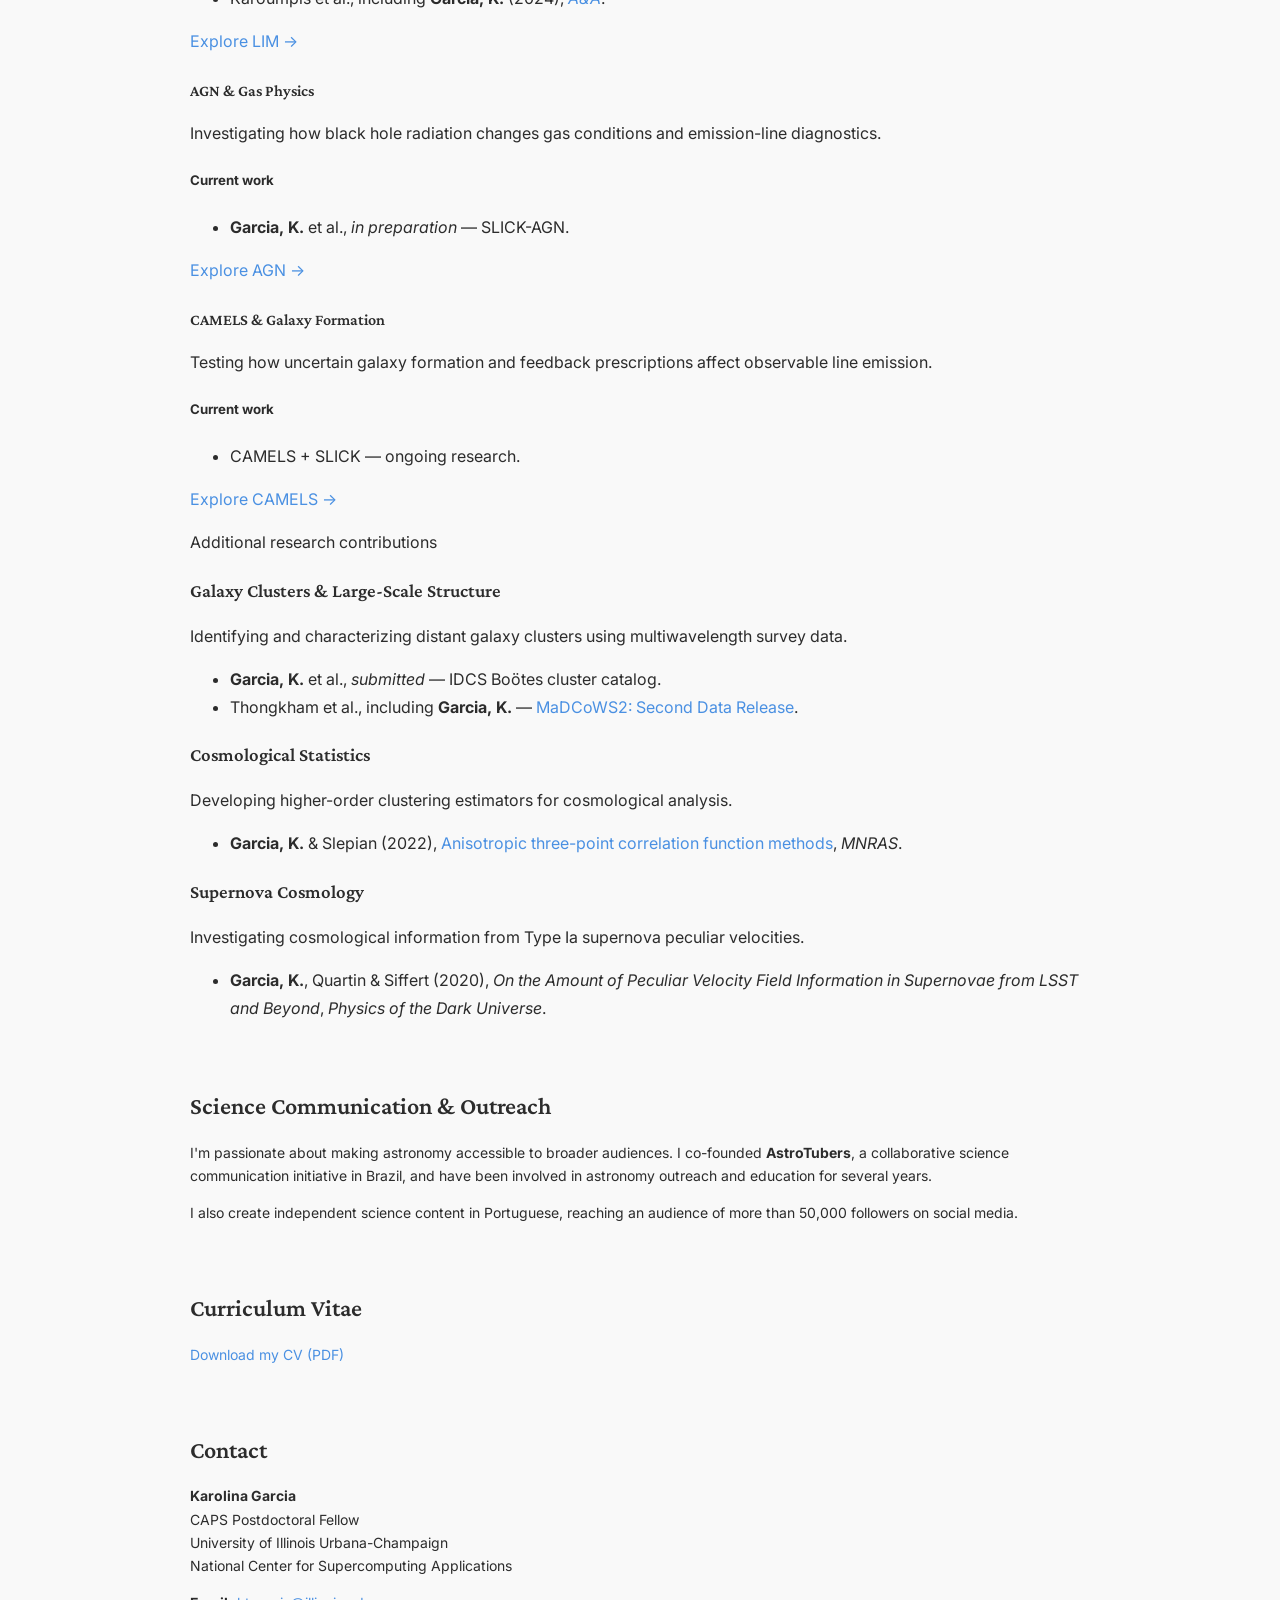
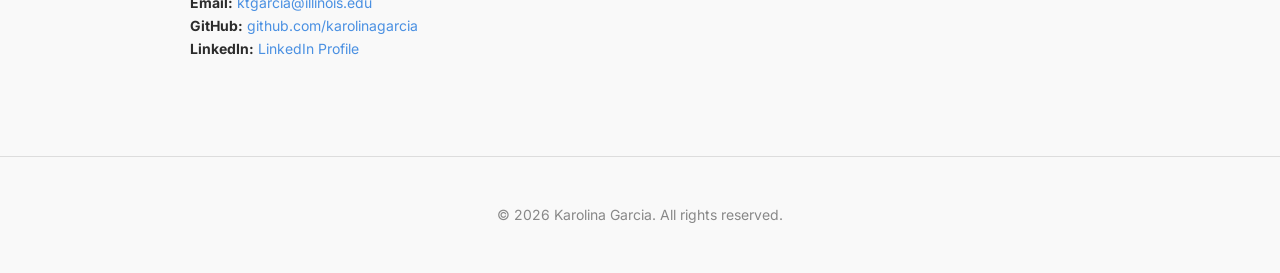
==== commit 07a86352: "Update index.html" ====
--- a/index.html
+++ b/index.html
@@ -73,270 +73,101 @@
 
 
     <!-- RESEARCH AND PUBLICATIONS -->
-    <section id="research">
-      <h2>Research &amp; Publications</h2>
-
-      <p>
-        My research spans galaxy formation, interstellar medium
-        physics, and cosmological observations, with an emphasis
-        on connecting detailed physical models to large-scale
-        surveys and observations.
-      </p>
-
-
-      <!-- 1. ISM -->
-      <div class="card research-card">
-        <h3>Galaxy Formation &amp; Interstellar Medium Physics</h3>
-
-        <p>
-          I develop SLICK (the Scalable Line Intensity Computation Kit),
-          a framework for predicting atomic and molecular line
-          emission in cosmological hydrodynamical simulations.
-          By combining interstellar medium modeling, radiative
-          transfer, and machine learning, my work connects
-          the physical conditions of gas in galaxies to
-          observable emission across cosmic time.
-        </p>
-
-        <p>
-          <a href="./research/slick.html">
-            Explore the SLICK project &rarr;
-          </a>
-        </p>
-
-        <h4>Related Publications</h4>
-
-        <ul class="publication-list">
-          <li>
-            <strong>Garcia, K.</strong> et al. (2024).
-            <a href="https://doi.org/10.3847/1538-4357/ad642c"
-               target="_blank" rel="noopener noreferrer">
-              SLICK: Modeling a Universe of Molecular Line
-              Luminosities in Hydrodynamical Simulations.
-            </a>
-            <em>ApJ, 974, 197.</em>
-          </li>
-        
-          <li>
-            Anirudh, R. et al., including
-            <strong>Garcia, K.</strong> (2025).
-            <a href="https://doi.org/10.1051/0004-6361/202453057"
-               target="_blank" rel="noopener noreferrer">
-              Predicting the Resolved CO Emission of
-              z = 1–3 Star-forming Galaxies.
-            </a>
-            <em>A&amp;A, 699, A19.</em>
-          </li>
-          
-          <li>
-            <strong>Garcia, K.</strong> et al.
-            SLICK-2: Multi-Line ISM Emission in
-            Cosmological Simulations.
-            <span class="pub-status">In preparation.</span>
-          </li>
+
+    <section id="research" class="research-program">
+      <h2>Research</h2>
+    
+      <div class="research-vision">
+        <p class="research-eyebrow">Research vision</p>
+        <h3>Connecting the physics of galaxies to the observable Universe</h3>
+        <p>My research focuses on understanding how the physical processes governing galaxy formation shape the atomic and molecular emission we observe across cosmic time. I develop computational approaches that connect the small-scale physics of the interstellar medium to observable signatures in galaxies and across cosmological volumes.</p>
+        <p>At the center of this effort is <strong>SLICK</strong>, a framework I developed to predict line emission from cosmological simulations. My long-term goal is to use this approach to investigate galaxy evolution, black hole activity, and the astrophysical uncertainties that shape future cosmological measurements.</p>
+      </div>
+    
+      <article class="research-core">
+        <div class="research-core-top">
+          <p class="research-eyebrow">Core research program</p>
+          <span class="research-role">Lead developer</span>
+        </div>
+        <h3>SLICK</h3>
+        <p class="research-subtitle">From gas physics to emission-line observables</p>
+        <p>SLICK predicts molecular and atomic emission from the physical conditions of gas in cosmological simulations, rather than relying solely on empirical galaxy-wide luminosity relations. Combining gas modeling with radiative-transfer calculations, it allows us to investigate not only <em>how</em> galaxies emit light, but <em>why</em>.</p>
+        <h4>Related publications</h4>
+        <ul class="research-pubs">
+          <li><strong>Garcia, K.</strong> et al. (2024), <a href="https://doi.org/10.3847/1538-4357/ad642c" target="_blank" rel="noopener noreferrer">SLICK: Modeling a Universe of Molecular Line Luminosities in Hydrodynamical Simulations</a>, <em>ApJ</em>.</li>
+          <li><strong>Garcia, K.</strong> et al., <em>in preparation</em> — SLICK-2 (multiphase, multi-line framework).</li>
+          <li>Anirudh et al., including <strong>Garcia, K.</strong> (2025), <a href="https://doi.org/10.1051/0004-6361/202453057" target="_blank" rel="noopener noreferrer">Predicting the resolved CO emission of z = 1–3 star-forming galaxies</a>, <em>A&amp;A</em>.</li>
         </ul>
+        <p class="research-link"><a href="./research/slick.html">Explore the SLICK framework &rarr;</a></p>
+    
+        <div class="research-directions">
+          <p class="research-eyebrow">Research directions built on SLICK</p>
+          <div class="research-direction-grid">
+            <article class="research-direction">
+              <h4>Line-Intensity Mapping</h4>
+              <p>Predicting cosmic emission fields and interpreting multi-line surveys across cosmic time.</p>
+              <h5>Related publications</h5>
+              <ul class="research-pubs">
+                <li>Bracks et al., including <strong>Garcia, K.</strong> (2026), <a href="https://doi.org/10.3847/1538-4357/ae75b5" target="_blank" rel="noopener noreferrer"><em>ApJ</em></a>.</li>
+                <li>Agrawal et al., including <strong>Garcia, K.</strong> (2026), <a href="https://doi.org/10.48550/arXiv.2602.24120" target="_blank" rel="noopener noreferrer">arXiv preprint</a>.</li>
+                <li>Karoumpis et al., including <strong>Garcia, K.</strong> (2024), <a href="https://ui.adsabs.harvard.edu/abs/2024A%26A...691A.262K/abstract" target="_blank" rel="noopener noreferrer"><em>A&amp;A</em></a>.</li>
+              </ul>
+              <a class="research-card-link" href="./research/slick-lim.html">Explore LIM &rarr;</a>
+            </article>
+    
+            <article class="research-direction">
+              <h4>AGN &amp; Gas Physics</h4>
+              <p>Investigating how black hole radiation changes gas conditions and emission-line diagnostics.</p>
+              <h5>Current work</h5>
+              <ul class="research-pubs">
+                <li><strong>Garcia, K.</strong> et al., <em>in preparation</em> — SLICK-AGN.</li>
+              </ul>
+              <a class="research-card-link" href="./research/slick-agn.html">Explore AGN &rarr;</a>
+            </article>
+    
+            <article class="research-direction">
+              <h4>CAMELS &amp; Galaxy Formation</h4>
+              <p>Testing how uncertain galaxy formation and feedback prescriptions affect observable line emission.</p>
+              <h5>Current work</h5>
+              <ul class="research-pubs">
+                <li>CAMELS + SLICK — ongoing research.</li>
+              </ul>
+              <a class="research-card-link" href="./research/slick-camels.html">Explore CAMELS &rarr;</a>
+            </article>
+          </div>
+        </div>
+      </article>
+    
+      <div class="research-additional">
+        <p class="research-eyebrow">Additional research contributions</p>
+    
+        <article class="research-other">
+          <h3>Galaxy Clusters &amp; Large-Scale Structure</h3>
+          <p>Identifying and characterizing distant galaxy clusters using multiwavelength survey data.</p>
+          <ul class="research-pubs">
+            <li><strong>Garcia, K.</strong> et al., <em>submitted</em> — IDCS Boötes cluster catalog.</li>
+            <li>Thongkham et al., including <strong>Garcia, K.</strong> — <a href="https://arxiv.org/abs/2410.15303" target="_blank" rel="noopener noreferrer">MaDCoWS2: Second Data Release</a>.</li>
+          </ul>
+        </article>
+    
+        <article class="research-other">
+          <h3>Cosmological Statistics</h3>
+          <p>Developing higher-order clustering estimators for cosmological analysis.</p>
+          <ul class="research-pubs">
+            <li><strong>Garcia, K.</strong> &amp; Slepian (2022), <a href="https://academic.oup.com/mnras/article/515/1/1199/6604894" target="_blank" rel="noopener noreferrer">Anisotropic three-point correlation function methods</a>, <em>MNRAS</em>.</li>
+          </ul>
+        </article>
+    
+        <article class="research-other">
+          <h3>Supernova Cosmology</h3>
+          <p>Investigating cosmological information from Type Ia supernova peculiar velocities.</p>
+          <ul class="research-pubs">
+            <li><strong>Garcia, K.</strong>, Quartin &amp; Siffert (2020), <em>On the Amount of Peculiar Velocity Field Information in Supernovae from LSST and Beyond</em>, <em>Physics of the Dark Universe</em>.</li>
+          </ul>
+        </article>
       </div>
-
-
-      <!-- 2. LIM -->
-      <div class="card research-card">
-        <h3>Line-Intensity Mapping</h3>
-
-        <p>
-          I investigate the connection between galaxy-scale
-          physics and the aggregate emission measured by
-          line-intensity mapping experiments. Using cosmological
-          simulations, I predict CO, [CI], and [CII] luminosity
-          functions, line ratios, and power spectra, and explore
-          how these observables depend on the physical
-          conditions of galaxies. I also participate in
-          observational collaborations including TIM and FYST.
-        </p>
-
-        <h4>Related Publications</h4>
-        
-        <ul class="publication-list">
-        
-        <li>
-          Bracks, J. S. et al., including
-          <strong>Garcia, K.</strong> (2026).
-          <a href="https://doi.org/10.3847/1538-4357/ae75b5"
-             target="_blank" rel="noopener noreferrer">
-            Forecasting the Cross Correlation of Terahertz
-            Intensity Mapper [CII] Line Intensity Maps
-            with Euclid Galaxies.
-          </a>
-          <em>ApJ, 1005, 17.</em>
-        </li>
-      
-        <li>
-          Agrawal, S. et al., including
-          <strong>Garcia, K.</strong> (2026).
-          <a href="https://doi.org/10.48550/arXiv.2602.24120"
-             target="_blank" rel="noopener noreferrer">
-            A New Window into the Baryon Cycle at Cosmic Noon
-            with Line Intensity Mapping: Forecasts for
-            Auto- and Cross-correlations in [CII]-158 μm,
-            HI 21 cm, CO(J+1→J), and Hα Galaxies.
-          </a>
-          <em>arXiv:2602.24120.</em>
-        </li>
-        
-          <li>
-            Karoumpis, C. et al., including
-            <strong>Garcia, K.</strong> (2024).
-            <a href="https://ui.adsabs.harvard.edu/abs/2024A%26A...691A.262K/abstract"
-               target="_blank" rel="noopener noreferrer">
-              [CII] line intensity mapping the epoch of reionization
-              with the Prime-Cam on FYST: II. CO foreground masking
-              based on an external catalog.
-            </a>
-            <em>A&amp;A, 691, A262.</em>
-          </li>
-        
-          <li>
-            <strong>Garcia, K.</strong> et al.
-            SLICK Predictions for Line-Intensity Mapping.
-            <span class="pub-status">In preparation.</span>
-          </li>
-        
-        </ul>
-
-      </div>
-
-
-      <!-- 3. AGN -->
-      <div class="card research-card">
-        <h3>AGN Feedback &amp; Molecular Gas</h3>
-
-        <p>
-          I study how radiation from active galactic nuclei
-          changes the thermal and chemical conditions of the
-          interstellar medium, and how these changes affect
-          molecular and atomic line emission. This work
-          connects AGN physics to observable diagnostics
-          of galaxies and future infrared observations.
-        </p>
-
-        <h4>Related Publications &amp; Ongoing Work</h4>
-
-        <ul class="publication-list">
-          <li>
-            <strong>Garcia, K.</strong>, Patil, P., Petric, A. et al.
-            AGN Radiation and ISM Line Emission in
-            Cosmological Simulations.
-            <span class="pub-status">In preparation.</span>
-          </li>
-
-          <!-- Add PRIMA publications or projects here. -->
-        </ul>
-      </div>
-
-
-      <!-- 4. CLUSTERS -->
-      <div class="card research-card">
-        <h3>Galaxy Clusters &amp; Large-Scale Structure</h3>
-
-        <p>
-          I investigate the detection and characterization
-          of galaxy clusters using large multiwavelength
-          surveys. I lead a cluster catalog study in the
-          Boötes field, identifying 825 candidates over
-          a wide redshift range, and contribute to the
-          MaDCoWS2 collaboration, which searches for
-          galaxy clusters across thousands of square
-          degrees of the sky.
-        </p>
-
-        <h4>Related Publications</h4>
-
-        <ul class="publication-list">
-          <li>
-            <strong>Garcia, K.</strong> et al.
-            Galaxy Cluster Detection in the Boötes Field.
-            <span class="pub-status">Submitted.</span>
-          </li>
-
-          <li>
-            Thongkham, K. et al., including
-            <strong>Garcia, K.</strong> (2024).
-            <a href="https://arxiv.org/abs/2410.15303"
-               target="_blank" rel="noopener noreferrer">
-              The Massive and Distant Clusters of WISE
-              Survey 2: Second Data Release.
-            </a>
-          </li>
-        </ul>
-      </div>
-
-
-      <!-- 5. COSMOLOGICAL STATISTICS -->
-      <div class="card research-card">
-        <h3>Cosmological Statistics &amp; Methods</h3>
-
-        <p>
-          My work in cosmological statistics includes the
-          development of efficient methods for measuring
-          the anisotropic three-point correlation function
-          of galaxies, a higher-order statistic that
-          provides information beyond traditional
-          two-point clustering measurements.
-        </p>
-
-        <h4>Related Publication</h4>
-
-        <ul class="publication-list">
-          <li>
-            <strong>Garcia, K.</strong> &amp; Slepian, Z. (2022).
-            <a href="https://academic.oup.com/mnras/article/515/1/1199/6604894"
-               target="_blank" rel="noopener noreferrer">
-              Improving the Line of Sight for the
-              Anisotropic 3-Point Correlation Function
-              of Galaxies: Centroid and Unit-Vector-Average
-              Methods Scaling as O(N²).
-            </a>
-            <em>MNRAS, 515, 1199–1217.</em>
-          </li>
-        </ul>
-      </div>
-
-
-      <!-- 6. SUPERNOVA COSMOLOGY -->
-      <div class="card research-card">
-        <h3>Supernova Cosmology &amp; Survey Forecasts</h3>
-
-        <p>
-          My earlier research explored the use of Type Ia
-          supernova peculiar velocities as probes of
-          cosmology, including forecasts for the
-          information that future surveys such as
-          LSST could extract from large supernova samples.
-        </p>
-
-        <h4>Related Publication</h4>
-
-        <ul class="publication-list">
-          <li>
-            <strong>Garcia, K.</strong>,
-            Quartin, M. &amp; Siffert, B. B. (2020).
-            <a href="https://www.sciencedirect.com/science/article/abs/pii/S2212686419301220"
-               target="_blank" rel="noopener noreferrer">
-              On the Amount of Peculiar Velocity Field
-              Information in Supernovae from LSST and Beyond.
-            </a>
-            <em>Physics of the Dark Universe, 29, 100519.</em>
-          </li>
-        </ul>
-      </div>
-
-      <p class="publication-footer">
-        For a complete list of publications, see my
-        <a href="https://scholar.google.com/citations?user=wbsYUNMAAAAJ"
-           target="_blank" rel="noopener noreferrer">
-          Google Scholar profile
-        </a>.
-      </p>
-    </section>
+    </section>
+
 
 
     <!-- OUTREACH -->
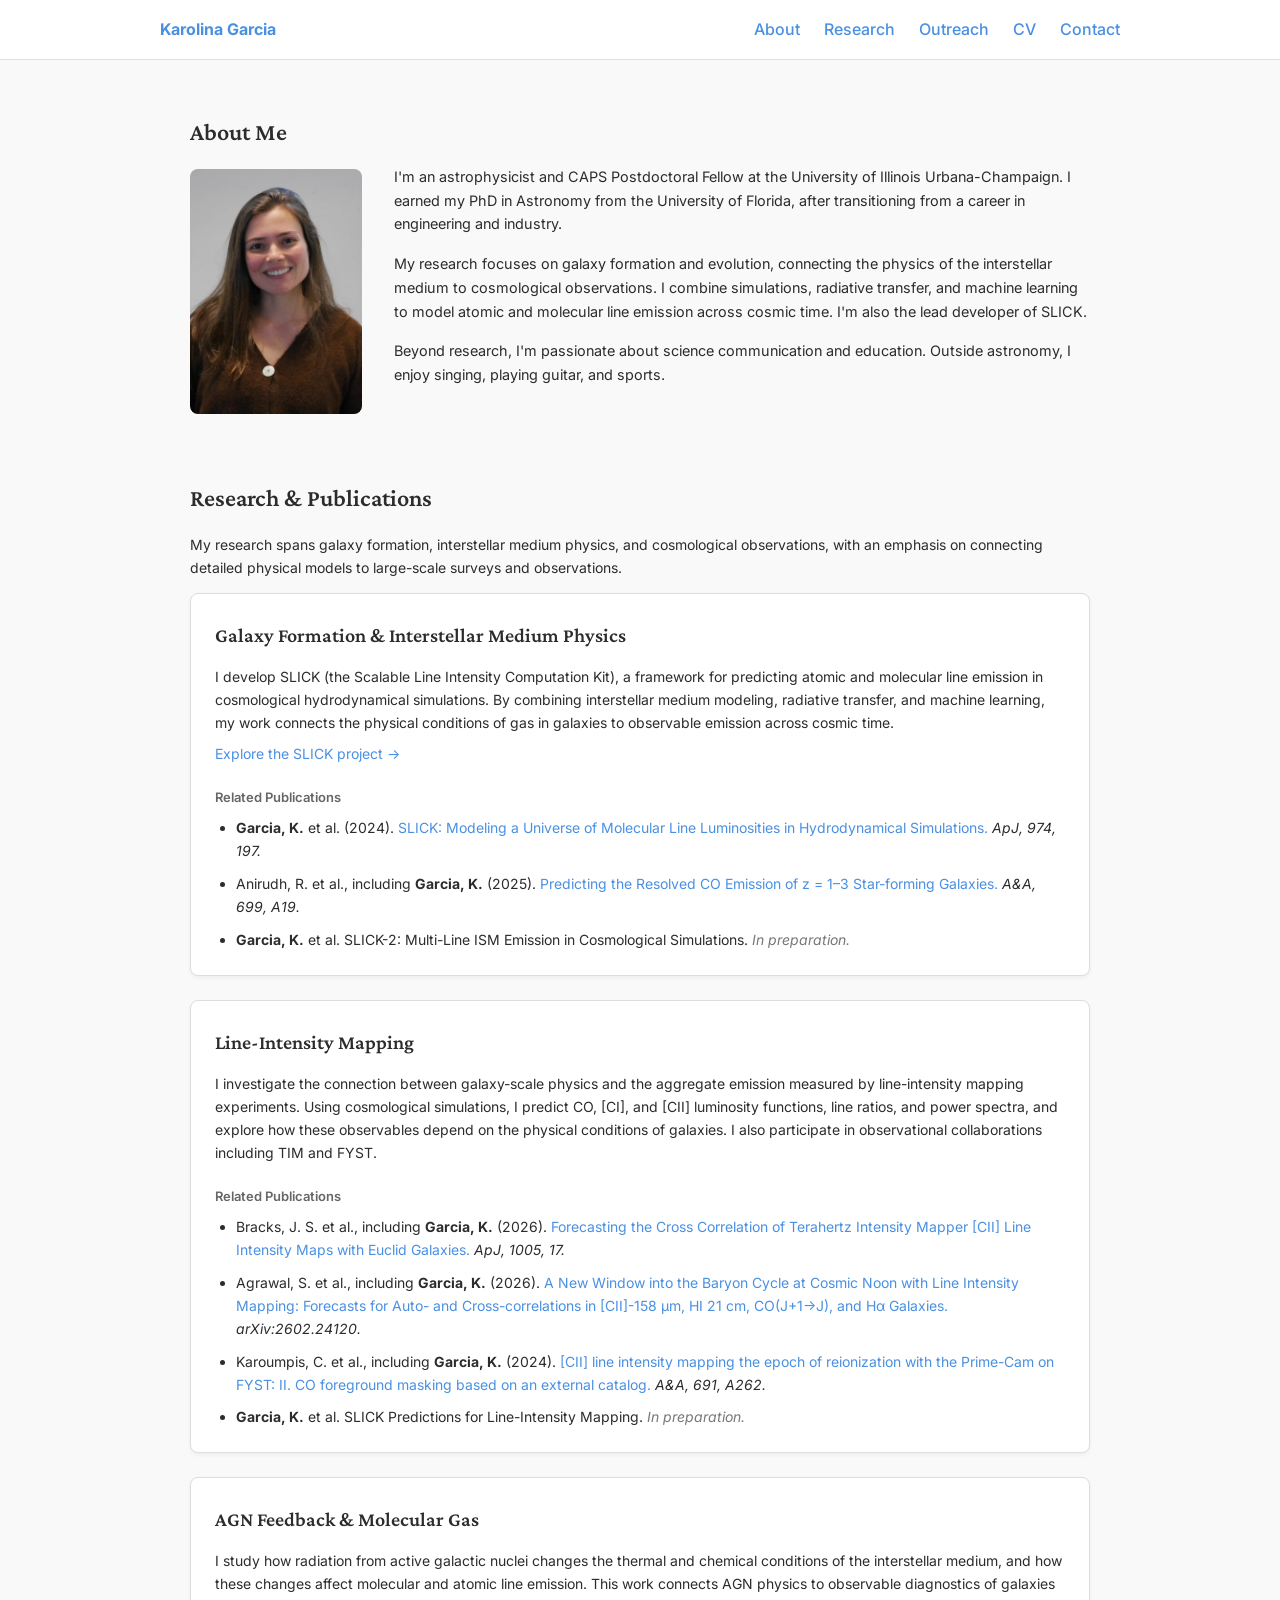
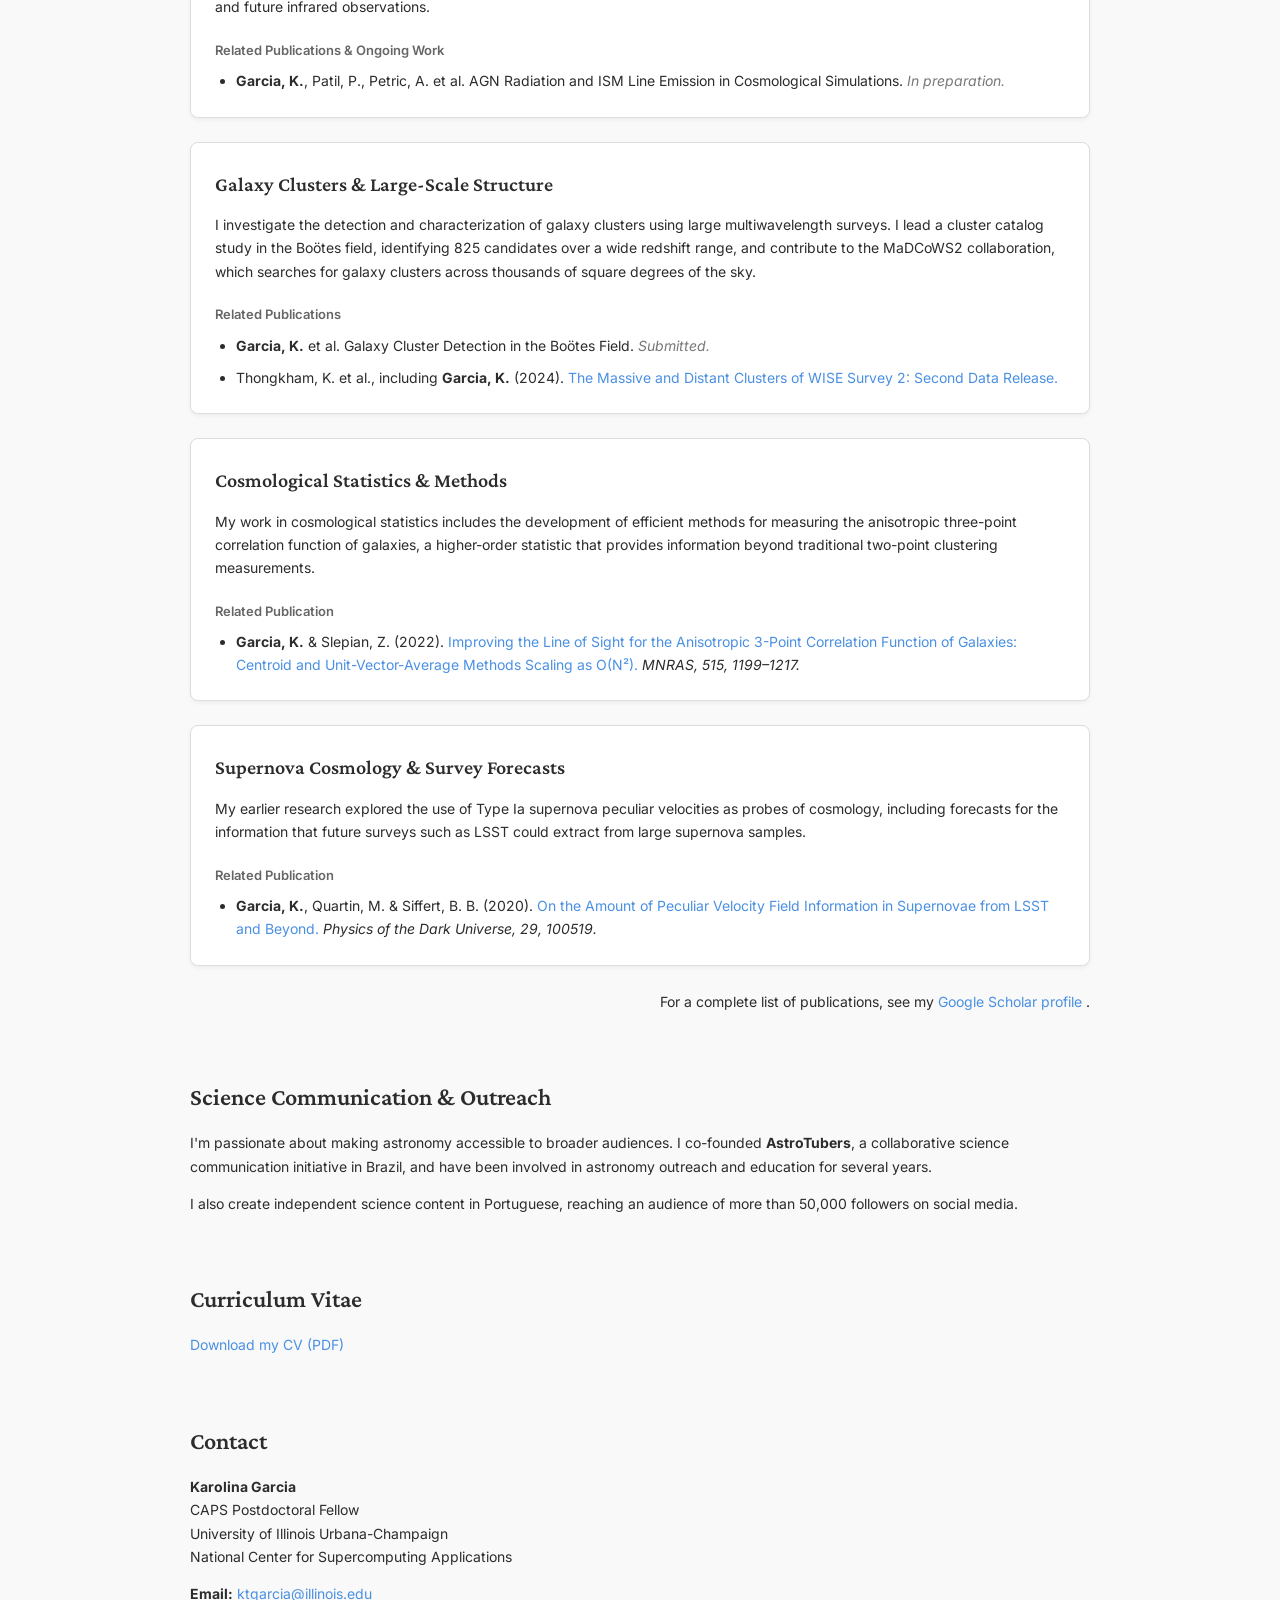
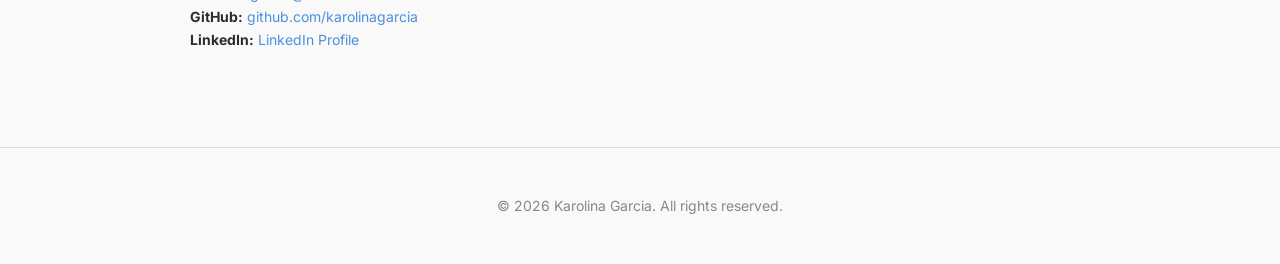
==== commit ae43e4e9: "Update index.html" ====
--- a/index.html
+++ b/index.html
@@ -73,101 +73,270 @@
 
 
     <!-- RESEARCH AND PUBLICATIONS -->
-
-    <section id="research" class="research-program">
-      <h2>Research</h2>
-    
-      <div class="research-vision">
-        <p class="research-eyebrow">Research vision</p>
-        <h3>Connecting the physics of galaxies to the observable Universe</h3>
-        <p>My research focuses on understanding how the physical processes governing galaxy formation shape the atomic and molecular emission we observe across cosmic time. I develop computational approaches that connect the small-scale physics of the interstellar medium to observable signatures in galaxies and across cosmological volumes.</p>
-        <p>At the center of this effort is <strong>SLICK</strong>, a framework I developed to predict line emission from cosmological simulations. My long-term goal is to use this approach to investigate galaxy evolution, black hole activity, and the astrophysical uncertainties that shape future cosmological measurements.</p>
-      </div>
-    
-      <article class="research-core">
-        <div class="research-core-top">
-          <p class="research-eyebrow">Core research program</p>
-          <span class="research-role">Lead developer</span>
-        </div>
-        <h3>SLICK</h3>
-        <p class="research-subtitle">From gas physics to emission-line observables</p>
-        <p>SLICK predicts molecular and atomic emission from the physical conditions of gas in cosmological simulations, rather than relying solely on empirical galaxy-wide luminosity relations. Combining gas modeling with radiative-transfer calculations, it allows us to investigate not only <em>how</em> galaxies emit light, but <em>why</em>.</p>
-        <h4>Related publications</h4>
-        <ul class="research-pubs">
-          <li><strong>Garcia, K.</strong> et al. (2024), <a href="https://doi.org/10.3847/1538-4357/ad642c" target="_blank" rel="noopener noreferrer">SLICK: Modeling a Universe of Molecular Line Luminosities in Hydrodynamical Simulations</a>, <em>ApJ</em>.</li>
-          <li><strong>Garcia, K.</strong> et al., <em>in preparation</em> — SLICK-2 (multiphase, multi-line framework).</li>
-          <li>Anirudh et al., including <strong>Garcia, K.</strong> (2025), <a href="https://doi.org/10.1051/0004-6361/202453057" target="_blank" rel="noopener noreferrer">Predicting the resolved CO emission of z = 1–3 star-forming galaxies</a>, <em>A&amp;A</em>.</li>
-        </ul>
-        <p class="research-link"><a href="./research/slick.html">Explore the SLICK framework &rarr;</a></p>
-    
-        <div class="research-directions">
-          <p class="research-eyebrow">Research directions built on SLICK</p>
-          <div class="research-direction-grid">
-            <article class="research-direction">
-              <h4>Line-Intensity Mapping</h4>
-              <p>Predicting cosmic emission fields and interpreting multi-line surveys across cosmic time.</p>
-              <h5>Related publications</h5>
-              <ul class="research-pubs">
-                <li>Bracks et al., including <strong>Garcia, K.</strong> (2026), <a href="https://doi.org/10.3847/1538-4357/ae75b5" target="_blank" rel="noopener noreferrer"><em>ApJ</em></a>.</li>
-                <li>Agrawal et al., including <strong>Garcia, K.</strong> (2026), <a href="https://doi.org/10.48550/arXiv.2602.24120" target="_blank" rel="noopener noreferrer">arXiv preprint</a>.</li>
-                <li>Karoumpis et al., including <strong>Garcia, K.</strong> (2024), <a href="https://ui.adsabs.harvard.edu/abs/2024A%26A...691A.262K/abstract" target="_blank" rel="noopener noreferrer"><em>A&amp;A</em></a>.</li>
-              </ul>
-              <a class="research-card-link" href="./research/slick-lim.html">Explore LIM &rarr;</a>
-            </article>
-    
-            <article class="research-direction">
-              <h4>AGN &amp; Gas Physics</h4>
-              <p>Investigating how black hole radiation changes gas conditions and emission-line diagnostics.</p>
-              <h5>Current work</h5>
-              <ul class="research-pubs">
-                <li><strong>Garcia, K.</strong> et al., <em>in preparation</em> — SLICK-AGN.</li>
-              </ul>
-              <a class="research-card-link" href="./research/slick-agn.html">Explore AGN &rarr;</a>
-            </article>
-    
-            <article class="research-direction">
-              <h4>CAMELS &amp; Galaxy Formation</h4>
-              <p>Testing how uncertain galaxy formation and feedback prescriptions affect observable line emission.</p>
-              <h5>Current work</h5>
-              <ul class="research-pubs">
-                <li>CAMELS + SLICK — ongoing research.</li>
-              </ul>
-              <a class="research-card-link" href="./research/slick-camels.html">Explore CAMELS &rarr;</a>
-            </article>
-          </div>
-        </div>
-      </article>
-    
-      <div class="research-additional">
-        <p class="research-eyebrow">Additional research contributions</p>
-    
-        <article class="research-other">
-          <h3>Galaxy Clusters &amp; Large-Scale Structure</h3>
-          <p>Identifying and characterizing distant galaxy clusters using multiwavelength survey data.</p>
-          <ul class="research-pubs">
-            <li><strong>Garcia, K.</strong> et al., <em>submitted</em> — IDCS Boötes cluster catalog.</li>
-            <li>Thongkham et al., including <strong>Garcia, K.</strong> — <a href="https://arxiv.org/abs/2410.15303" target="_blank" rel="noopener noreferrer">MaDCoWS2: Second Data Release</a>.</li>
-          </ul>
-        </article>
-    
-        <article class="research-other">
-          <h3>Cosmological Statistics</h3>
-          <p>Developing higher-order clustering estimators for cosmological analysis.</p>
-          <ul class="research-pubs">
-            <li><strong>Garcia, K.</strong> &amp; Slepian (2022), <a href="https://academic.oup.com/mnras/article/515/1/1199/6604894" target="_blank" rel="noopener noreferrer">Anisotropic three-point correlation function methods</a>, <em>MNRAS</em>.</li>
-          </ul>
-        </article>
-    
-        <article class="research-other">
-          <h3>Supernova Cosmology</h3>
-          <p>Investigating cosmological information from Type Ia supernova peculiar velocities.</p>
-          <ul class="research-pubs">
-            <li><strong>Garcia, K.</strong>, Quartin &amp; Siffert (2020), <em>On the Amount of Peculiar Velocity Field Information in Supernovae from LSST and Beyond</em>, <em>Physics of the Dark Universe</em>.</li>
-          </ul>
-        </article>
-      </div>
+    <section id="research">
+      <h2>Research &amp; Publications</h2>
+
+      <p>
+        My research spans galaxy formation, interstellar medium
+        physics, and cosmological observations, with an emphasis
+        on connecting detailed physical models to large-scale
+        surveys and observations.
+      </p>
+
+
+      <!-- 1. ISM -->
+      <div class="card research-card">
+        <h3>Galaxy Formation &amp; Interstellar Medium Physics</h3>
+
+        <p>
+          I develop SLICK (the Scalable Line Intensity Computation Kit),
+          a framework for predicting atomic and molecular line
+          emission in cosmological hydrodynamical simulations.
+          By combining interstellar medium modeling, radiative
+          transfer, and machine learning, my work connects
+          the physical conditions of gas in galaxies to
+          observable emission across cosmic time.
+        </p>
+
+        <p>
+          <a href="./research/slick.html">
+            Explore the SLICK project &rarr;
+          </a>
+        </p>
+
+        <h4>Related Publications</h4>
+
+        <ul class="publication-list">
+          <li>
+            <strong>Garcia, K.</strong> et al. (2024).
+            <a href="https://doi.org/10.3847/1538-4357/ad642c"
+               target="_blank" rel="noopener noreferrer">
+              SLICK: Modeling a Universe of Molecular Line
+              Luminosities in Hydrodynamical Simulations.
+            </a>
+            <em>ApJ, 974, 197.</em>
+          </li>
+        
+          <li>
+            Anirudh, R. et al., including
+            <strong>Garcia, K.</strong> (2025).
+            <a href="https://doi.org/10.1051/0004-6361/202453057"
+               target="_blank" rel="noopener noreferrer">
+              Predicting the Resolved CO Emission of
+              z = 1–3 Star-forming Galaxies.
+            </a>
+            <em>A&amp;A, 699, A19.</em>
+          </li>
+          
+          <li>
+            <strong>Garcia, K.</strong> et al.
+            SLICK-2: Multi-Line ISM Emission in
+            Cosmological Simulations.
+            <span class="pub-status">In preparation.</span>
+          </li>
+        </ul>
+      </div>
+
+
+      <!-- 2. LIM -->
+      <div class="card research-card">
+        <h3>Line-Intensity Mapping</h3>
+
+        <p>
+          I investigate the connection between galaxy-scale
+          physics and the aggregate emission measured by
+          line-intensity mapping experiments. Using cosmological
+          simulations, I predict CO, [CI], and [CII] luminosity
+          functions, line ratios, and power spectra, and explore
+          how these observables depend on the physical
+          conditions of galaxies. I also participate in
+          observational collaborations including TIM and FYST.
+        </p>
+
+        <h4>Related Publications</h4>
+        
+        <ul class="publication-list">
+        
+        <li>
+          Bracks, J. S. et al., including
+          <strong>Garcia, K.</strong> (2026).
+          <a href="https://doi.org/10.3847/1538-4357/ae75b5"
+             target="_blank" rel="noopener noreferrer">
+            Forecasting the Cross Correlation of Terahertz
+            Intensity Mapper [CII] Line Intensity Maps
+            with Euclid Galaxies.
+          </a>
+          <em>ApJ, 1005, 17.</em>
+        </li>
+      
+        <li>
+          Agrawal, S. et al., including
+          <strong>Garcia, K.</strong> (2026).
+          <a href="https://doi.org/10.48550/arXiv.2602.24120"
+             target="_blank" rel="noopener noreferrer">
+            A New Window into the Baryon Cycle at Cosmic Noon
+            with Line Intensity Mapping: Forecasts for
+            Auto- and Cross-correlations in [CII]-158 μm,
+            HI 21 cm, CO(J+1→J), and Hα Galaxies.
+          </a>
+          <em>arXiv:2602.24120.</em>
+        </li>
+        
+          <li>
+            Karoumpis, C. et al., including
+            <strong>Garcia, K.</strong> (2024).
+            <a href="https://ui.adsabs.harvard.edu/abs/2024A%26A...691A.262K/abstract"
+               target="_blank" rel="noopener noreferrer">
+              [CII] line intensity mapping the epoch of reionization
+              with the Prime-Cam on FYST: II. CO foreground masking
+              based on an external catalog.
+            </a>
+            <em>A&amp;A, 691, A262.</em>
+          </li>
+        
+          <li>
+            <strong>Garcia, K.</strong> et al.
+            SLICK Predictions for Line-Intensity Mapping.
+            <span class="pub-status">In preparation.</span>
+          </li>
+        
+        </ul>
+
+      </div>
+
+
+      <!-- 3. AGN -->
+      <div class="card research-card">
+        <h3>AGN Feedback &amp; Molecular Gas</h3>
+
+        <p>
+          I study how radiation from active galactic nuclei
+          changes the thermal and chemical conditions of the
+          interstellar medium, and how these changes affect
+          molecular and atomic line emission. This work
+          connects AGN physics to observable diagnostics
+          of galaxies and future infrared observations.
+        </p>
+
+        <h4>Related Publications &amp; Ongoing Work</h4>
+
+        <ul class="publication-list">
+          <li>
+            <strong>Garcia, K.</strong>, Patil, P., Petric, A. et al.
+            AGN Radiation and ISM Line Emission in
+            Cosmological Simulations.
+            <span class="pub-status">In preparation.</span>
+          </li>
+
+          <!-- Add PRIMA publications or projects here. -->
+        </ul>
+      </div>
+
+
+      <!-- 4. CLUSTERS -->
+      <div class="card research-card">
+        <h3>Galaxy Clusters &amp; Large-Scale Structure</h3>
+
+        <p>
+          I investigate the detection and characterization
+          of galaxy clusters using large multiwavelength
+          surveys. I lead a cluster catalog study in the
+          Boötes field, identifying 825 candidates over
+          a wide redshift range, and contribute to the
+          MaDCoWS2 collaboration, which searches for
+          galaxy clusters across thousands of square
+          degrees of the sky.
+        </p>
+
+        <h4>Related Publications</h4>
+
+        <ul class="publication-list">
+          <li>
+            <strong>Garcia, K.</strong> et al.
+            Galaxy Cluster Detection in the Boötes Field.
+            <span class="pub-status">Submitted.</span>
+          </li>
+
+          <li>
+            Thongkham, K. et al., including
+            <strong>Garcia, K.</strong> (2024).
+            <a href="https://arxiv.org/abs/2410.15303"
+               target="_blank" rel="noopener noreferrer">
+              The Massive and Distant Clusters of WISE
+              Survey 2: Second Data Release.
+            </a>
+          </li>
+        </ul>
+      </div>
+
+
+      <!-- 5. COSMOLOGICAL STATISTICS -->
+      <div class="card research-card">
+        <h3>Cosmological Statistics &amp; Methods</h3>
+
+        <p>
+          My work in cosmological statistics includes the
+          development of efficient methods for measuring
+          the anisotropic three-point correlation function
+          of galaxies, a higher-order statistic that
+          provides information beyond traditional
+          two-point clustering measurements.
+        </p>
+
+        <h4>Related Publication</h4>
+
+        <ul class="publication-list">
+          <li>
+            <strong>Garcia, K.</strong> &amp; Slepian, Z. (2022).
+            <a href="https://academic.oup.com/mnras/article/515/1/1199/6604894"
+               target="_blank" rel="noopener noreferrer">
+              Improving the Line of Sight for the
+              Anisotropic 3-Point Correlation Function
+              of Galaxies: Centroid and Unit-Vector-Average
+              Methods Scaling as O(N²).
+            </a>
+            <em>MNRAS, 515, 1199–1217.</em>
+          </li>
+        </ul>
+      </div>
+
+
+      <!-- 6. SUPERNOVA COSMOLOGY -->
+      <div class="card research-card">
+        <h3>Supernova Cosmology &amp; Survey Forecasts</h3>
+
+        <p>
+          My earlier research explored the use of Type Ia
+          supernova peculiar velocities as probes of
+          cosmology, including forecasts for the
+          information that future surveys such as
+          LSST could extract from large supernova samples.
+        </p>
+
+        <h4>Related Publication</h4>
+
+        <ul class="publication-list">
+          <li>
+            <strong>Garcia, K.</strong>,
+            Quartin, M. &amp; Siffert, B. B. (2020).
+            <a href="https://www.sciencedirect.com/science/article/abs/pii/S2212686419301220"
+               target="_blank" rel="noopener noreferrer">
+              On the Amount of Peculiar Velocity Field
+              Information in Supernovae from LSST and Beyond.
+            </a>
+            <em>Physics of the Dark Universe, 29, 100519.</em>
+          </li>
+        </ul>
+      </div>
+
+      <p class="publication-footer">
+        For a complete list of publications, see my
+        <a href="https://scholar.google.com/citations?user=wbsYUNMAAAAJ"
+           target="_blank" rel="noopener noreferrer">
+          Google Scholar profile
+        </a>.
+      </p>
     </section>
-
 
 
     <!-- OUTREACH -->
@@ -252,3 +421,6 @@
 
 
 
+
+
+
--- a/stylesheets/style.css
+++ b/stylesheets/style.css
@@ -321,3 +321,210 @@
 }
 
 
+/* Research section */
+#research.research-program {
+  font-family: 'Inter', sans-serif;
+  color: var(--text, #2c2c2c);
+}
+
+#research .research-eyebrow {
+  font-size: 10px !important;
+  letter-spacing: .11em;
+  text-transform: uppercase;
+  font-weight: 700;
+  color: #777;
+  margin: 0 0 12px;
+}
+
+#research .research-vision {
+  margin: 1.5rem 0 2rem;
+}
+
+#research .research-vision h3 {
+  font-family: 'Crimson Pro', Georgia, serif;
+  font-size: clamp(23px, 3vw, 30px);
+  line-height: 1.18;
+  font-weight: 600;
+  margin: 0 0 15px;
+}
+
+#research .research-vision p:not(.research-eyebrow),
+#research .research-core > p,
+#research .research-direction p,
+#research .research-other p {
+  font-size: 14px;
+  line-height: 1.7;
+}
+
+#research .research-core {
+  background: #fff;
+  border: 1px solid var(--border, #ddd);
+  border-radius: 9px;
+  padding: clamp(20px, 3vw, 30px);
+  margin: 1.5rem 0 2.5rem;
+}
+
+#research .research-core-top {
+  display: flex;
+  align-items: baseline;
+  justify-content: space-between;
+  gap: 12px;
+}
+
+#research .research-role {
+  font-size: 10px;
+  color: #777;
+  text-transform: uppercase;
+  letter-spacing: .06em;
+  white-space: nowrap;
+}
+
+#research .research-core > h3 {
+  font-family: 'Crimson Pro', Georgia, serif;
+  font-size: 31px;
+  margin: 0 0 1px;
+}
+
+#research .research-subtitle {
+  margin: 0 0 14px;
+  color: #666;
+  font-size: 14px;
+}
+
+#research .research-core > h4 {
+  font-size: 12px;
+  text-transform: uppercase;
+  letter-spacing: .05em;
+  margin: 22px 0 8px;
+}
+
+#research .research-pubs {
+  padding-left: 18px;
+  margin: 7px 0 14px;
+}
+
+#research .research-pubs li {
+  font-size: 12px !important;
+  line-height: 1.55;
+  margin-bottom: 7px;
+}
+
+#research .research-link {
+  font-size: 13px;
+  font-weight: 600;
+  margin-top: 17px;
+}
+
+#research .research-directions {
+  border-top: 1px solid #e7e7e7;
+  padding-top: 22px;
+  margin-top: 23px;
+}
+
+#research .research-direction-grid {
+  display: grid;
+  grid-template-columns: repeat(3, minmax(0, 1fr));
+  gap: 12px;
+}
+
+#research .research-direction {
+  border: 1px solid #e3e3e3;
+  border-radius: 7px;
+  padding: 16px;
+  display: flex;
+  flex-direction: column;
+  min-width: 0;
+}
+
+#research .research-direction h4 {
+  font-family: 'Crimson Pro', Georgia, serif;
+  font-size: 20px;
+  line-height: 1.18;
+  margin: 0 0 9px;
+}
+
+#research .research-direction p {
+  font-size: 12px;
+  line-height: 1.6;
+  color: #555;
+  margin: 0 0 12px;
+}
+
+#research .research-direction h5 {
+  border-top: 1px solid #eee;
+  padding-top: 12px;
+  margin: auto 0 5px;
+  font-size: 10px;
+  letter-spacing: .05em;
+  text-transform: uppercase;
+  color: #777;
+}
+
+#research .research-direction .research-pubs {
+  padding-left: 15px;
+  margin-bottom: 12px;
+}
+
+#research .research-direction .research-pubs li {
+  font-size: 11px !important;
+}
+
+#research .research-card-link {
+  display: inline-block;
+  margin-top: auto;
+  padding-top: 7px;
+  font-size: 12px;
+  font-weight: 600;
+}
+
+#research .research-additional {
+  margin-top: 10px;
+}
+
+#research .research-other {
+  padding: 15px 0;
+  border-bottom: 1px solid #e8e8e8;
+}
+
+#research .research-other:last-child {
+  border-bottom: 0;
+}
+
+#research .research-other h3 {
+  font-family: 'Crimson Pro', Georgia, serif;
+  font-size: 21px;
+  margin: 0 0 5px;
+}
+
+#research .research-other p {
+  margin: 0 0 8px;
+}
+
+#research a {
+  color: var(--accent, #4a90e2);
+  text-decoration: none;
+}
+
+#research a:hover {
+  text-decoration: underline;
+}
+
+@media (max-width: 740px) {
+  #research .research-direction-grid {
+    grid-template-columns: 1fr;
+  }
+
+  #research .research-direction {
+    padding: 16px 18px;
+  }
+
+  #research .research-direction h5 {
+    margin-top: 4px;
+  }
+
+  #research .research-role {
+    font-size: 9px;
+  }
+}
+
+
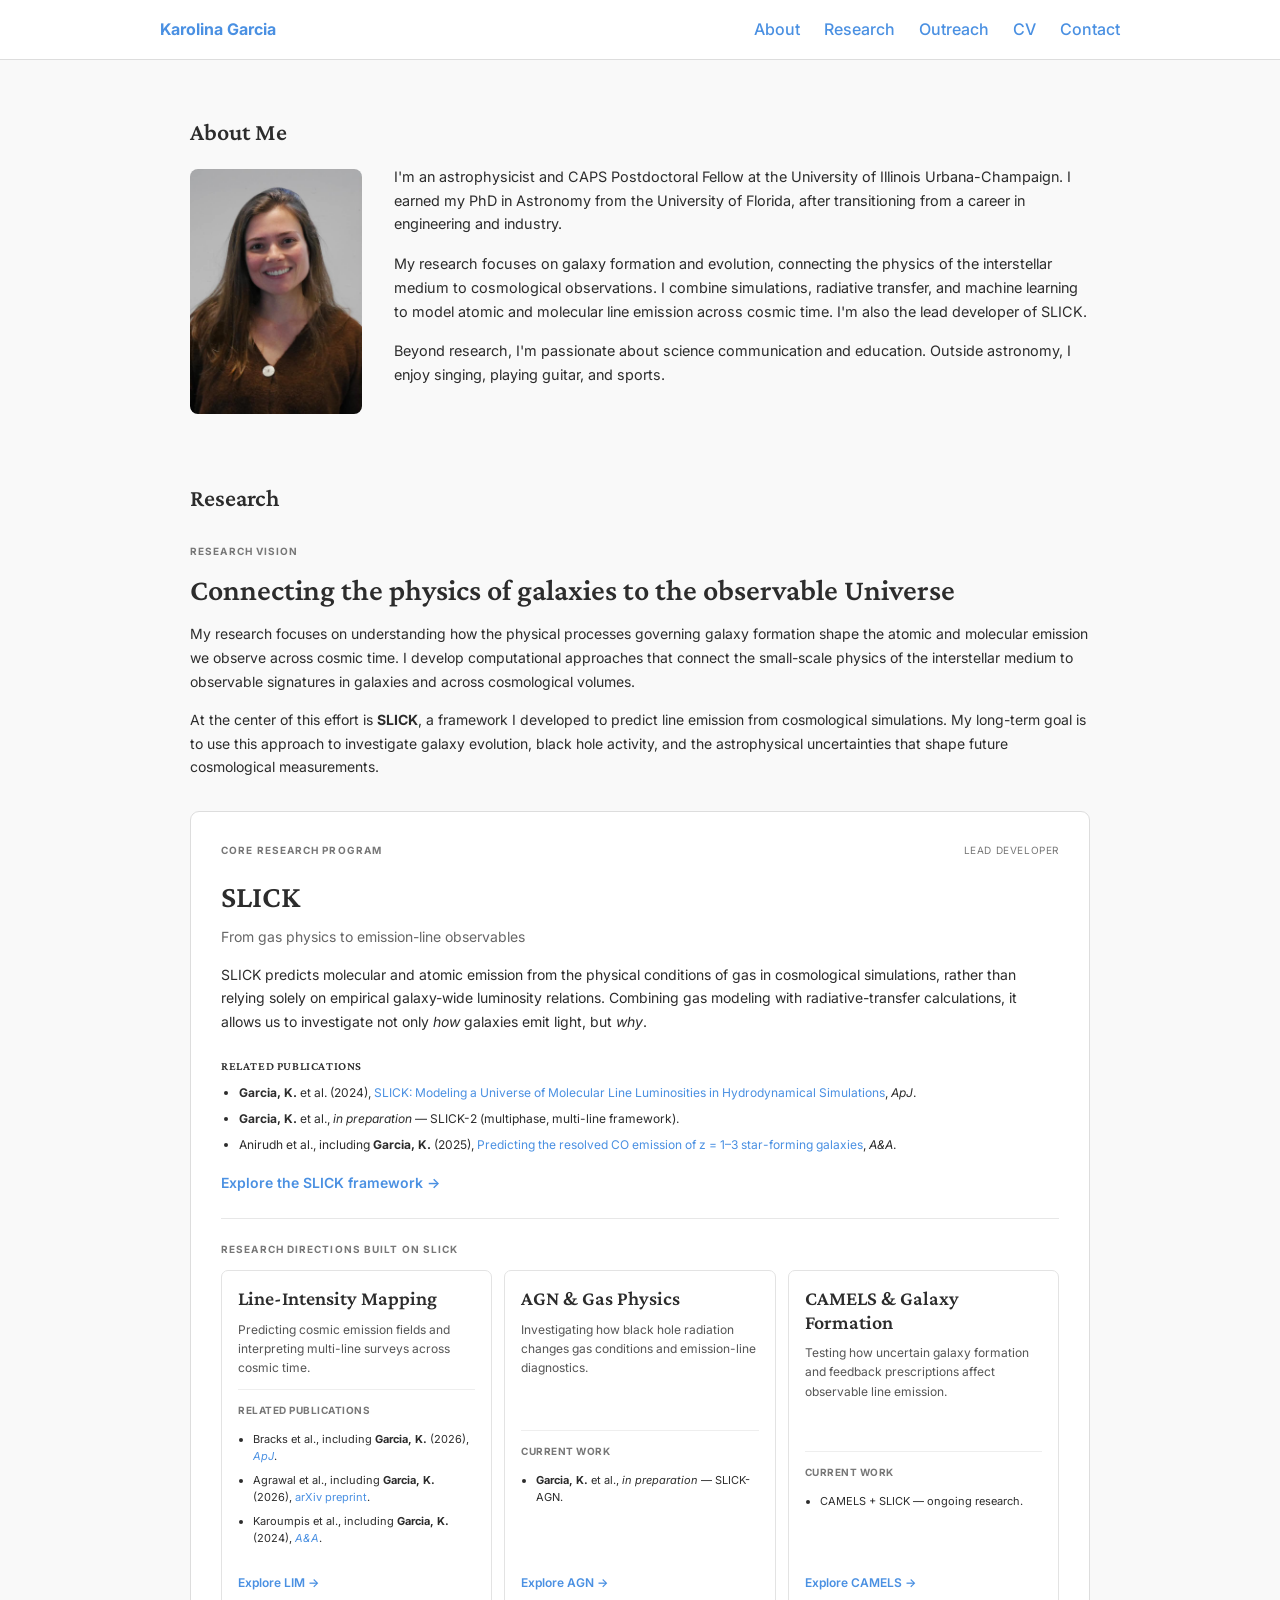
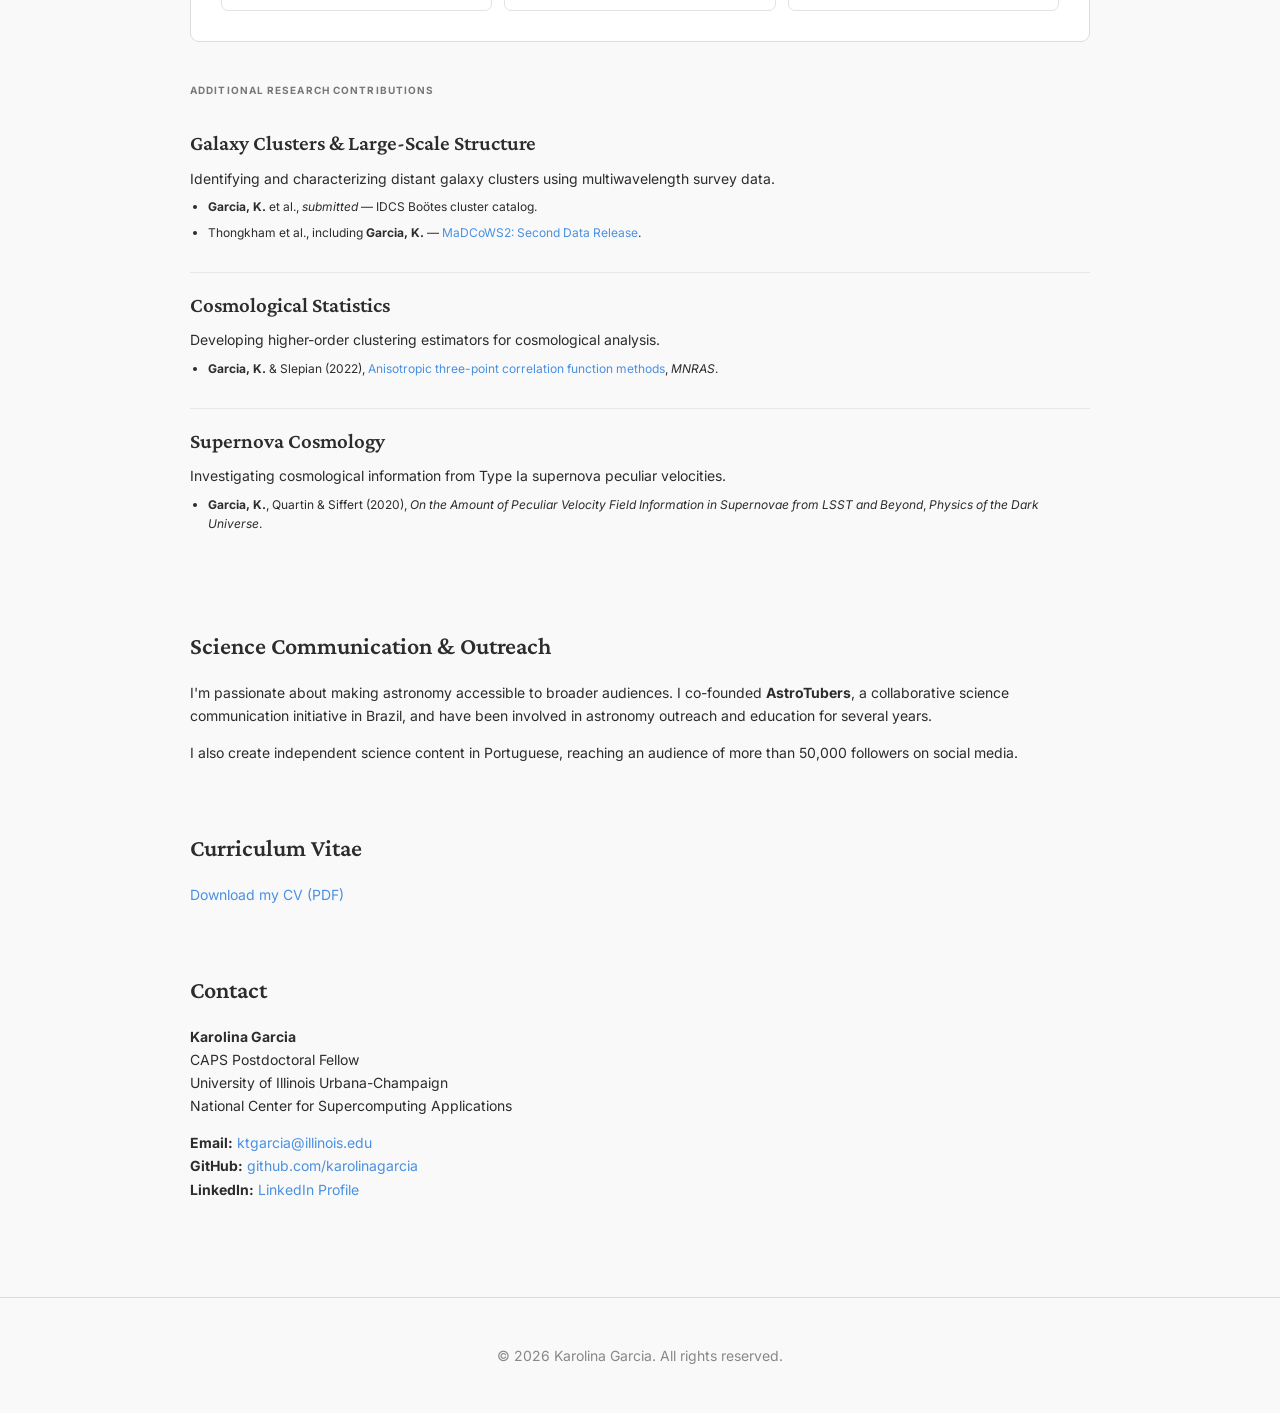
==== commit 5fedb0c6: "Update index.html" ====
--- a/index.html
+++ b/index.html
@@ -73,270 +73,101 @@
 
 
     <!-- RESEARCH AND PUBLICATIONS -->
-    <section id="research">
-      <h2>Research &amp; Publications</h2>
-
-      <p>
-        My research spans galaxy formation, interstellar medium
-        physics, and cosmological observations, with an emphasis
-        on connecting detailed physical models to large-scale
-        surveys and observations.
-      </p>
-
-
-      <!-- 1. ISM -->
-      <div class="card research-card">
-        <h3>Galaxy Formation &amp; Interstellar Medium Physics</h3>
-
-        <p>
-          I develop SLICK (the Scalable Line Intensity Computation Kit),
-          a framework for predicting atomic and molecular line
-          emission in cosmological hydrodynamical simulations.
-          By combining interstellar medium modeling, radiative
-          transfer, and machine learning, my work connects
-          the physical conditions of gas in galaxies to
-          observable emission across cosmic time.
-        </p>
-
-        <p>
-          <a href="./research/slick.html">
-            Explore the SLICK project &rarr;
-          </a>
-        </p>
-
-        <h4>Related Publications</h4>
-
-        <ul class="publication-list">
-          <li>
-            <strong>Garcia, K.</strong> et al. (2024).
-            <a href="https://doi.org/10.3847/1538-4357/ad642c"
-               target="_blank" rel="noopener noreferrer">
-              SLICK: Modeling a Universe of Molecular Line
-              Luminosities in Hydrodynamical Simulations.
-            </a>
-            <em>ApJ, 974, 197.</em>
-          </li>
-        
-          <li>
-            Anirudh, R. et al., including
-            <strong>Garcia, K.</strong> (2025).
-            <a href="https://doi.org/10.1051/0004-6361/202453057"
-               target="_blank" rel="noopener noreferrer">
-              Predicting the Resolved CO Emission of
-              z = 1–3 Star-forming Galaxies.
-            </a>
-            <em>A&amp;A, 699, A19.</em>
-          </li>
-          
-          <li>
-            <strong>Garcia, K.</strong> et al.
-            SLICK-2: Multi-Line ISM Emission in
-            Cosmological Simulations.
-            <span class="pub-status">In preparation.</span>
-          </li>
+
+    <section id="research" class="research-program">
+      <h2>Research</h2>
+    
+      <div class="research-vision">
+        <p class="research-eyebrow">Research vision</p>
+        <h3>Connecting the physics of galaxies to the observable Universe</h3>
+        <p>My research focuses on understanding how the physical processes governing galaxy formation shape the atomic and molecular emission we observe across cosmic time. I develop computational approaches that connect the small-scale physics of the interstellar medium to observable signatures in galaxies and across cosmological volumes.</p>
+        <p>At the center of this effort is <strong>SLICK</strong>, a framework I developed to predict line emission from cosmological simulations. My long-term goal is to use this approach to investigate galaxy evolution, black hole activity, and the astrophysical uncertainties that shape future cosmological measurements.</p>
+      </div>
+    
+      <article class="research-core">
+        <div class="research-core-top">
+          <p class="research-eyebrow">Core research program</p>
+          <span class="research-role">Lead developer</span>
+        </div>
+        <h3>SLICK</h3>
+        <p class="research-subtitle">From gas physics to emission-line observables</p>
+        <p>SLICK predicts molecular and atomic emission from the physical conditions of gas in cosmological simulations, rather than relying solely on empirical galaxy-wide luminosity relations. Combining gas modeling with radiative-transfer calculations, it allows us to investigate not only <em>how</em> galaxies emit light, but <em>why</em>.</p>
+        <h4>Related publications</h4>
+        <ul class="research-pubs">
+          <li><strong>Garcia, K.</strong> et al. (2024), <a href="https://doi.org/10.3847/1538-4357/ad642c" target="_blank" rel="noopener noreferrer">SLICK: Modeling a Universe of Molecular Line Luminosities in Hydrodynamical Simulations</a>, <em>ApJ</em>.</li>
+          <li><strong>Garcia, K.</strong> et al., <em>in preparation</em> — SLICK-2 (multiphase, multi-line framework).</li>
+          <li>Anirudh et al., including <strong>Garcia, K.</strong> (2025), <a href="https://doi.org/10.1051/0004-6361/202453057" target="_blank" rel="noopener noreferrer">Predicting the resolved CO emission of z = 1–3 star-forming galaxies</a>, <em>A&amp;A</em>.</li>
         </ul>
+        <p class="research-link"><a href="./research/slick.html">Explore the SLICK framework &rarr;</a></p>
+    
+        <div class="research-directions">
+          <p class="research-eyebrow">Research directions built on SLICK</p>
+          <div class="research-direction-grid">
+            <article class="research-direction">
+              <h4>Line-Intensity Mapping</h4>
+              <p>Predicting cosmic emission fields and interpreting multi-line surveys across cosmic time.</p>
+              <h5>Related publications</h5>
+              <ul class="research-pubs">
+                <li>Bracks et al., including <strong>Garcia, K.</strong> (2026), <a href="https://doi.org/10.3847/1538-4357/ae75b5" target="_blank" rel="noopener noreferrer"><em>ApJ</em></a>.</li>
+                <li>Agrawal et al., including <strong>Garcia, K.</strong> (2026), <a href="https://doi.org/10.48550/arXiv.2602.24120" target="_blank" rel="noopener noreferrer">arXiv preprint</a>.</li>
+                <li>Karoumpis et al., including <strong>Garcia, K.</strong> (2024), <a href="https://ui.adsabs.harvard.edu/abs/2024A%26A...691A.262K/abstract" target="_blank" rel="noopener noreferrer"><em>A&amp;A</em></a>.</li>
+              </ul>
+              <a class="research-card-link" href="./research/slick-lim.html">Explore LIM &rarr;</a>
+            </article>
+    
+            <article class="research-direction">
+              <h4>AGN &amp; Gas Physics</h4>
+              <p>Investigating how black hole radiation changes gas conditions and emission-line diagnostics.</p>
+              <h5>Current work</h5>
+              <ul class="research-pubs">
+                <li><strong>Garcia, K.</strong> et al., <em>in preparation</em> — SLICK-AGN.</li>
+              </ul>
+              <a class="research-card-link" href="./research/slick-agn.html">Explore AGN &rarr;</a>
+            </article>
+    
+            <article class="research-direction">
+              <h4>CAMELS &amp; Galaxy Formation</h4>
+              <p>Testing how uncertain galaxy formation and feedback prescriptions affect observable line emission.</p>
+              <h5>Current work</h5>
+              <ul class="research-pubs">
+                <li>CAMELS + SLICK — ongoing research.</li>
+              </ul>
+              <a class="research-card-link" href="./research/slick-camels.html">Explore CAMELS &rarr;</a>
+            </article>
+          </div>
+        </div>
+      </article>
+    
+      <div class="research-additional">
+        <p class="research-eyebrow">Additional research contributions</p>
+    
+        <article class="research-other">
+          <h3>Galaxy Clusters &amp; Large-Scale Structure</h3>
+          <p>Identifying and characterizing distant galaxy clusters using multiwavelength survey data.</p>
+          <ul class="research-pubs">
+            <li><strong>Garcia, K.</strong> et al., <em>submitted</em> — IDCS Boötes cluster catalog.</li>
+            <li>Thongkham et al., including <strong>Garcia, K.</strong> — <a href="https://arxiv.org/abs/2410.15303" target="_blank" rel="noopener noreferrer">MaDCoWS2: Second Data Release</a>.</li>
+          </ul>
+        </article>
+    
+        <article class="research-other">
+          <h3>Cosmological Statistics</h3>
+          <p>Developing higher-order clustering estimators for cosmological analysis.</p>
+          <ul class="research-pubs">
+            <li><strong>Garcia, K.</strong> &amp; Slepian (2022), <a href="https://academic.oup.com/mnras/article/515/1/1199/6604894" target="_blank" rel="noopener noreferrer">Anisotropic three-point correlation function methods</a>, <em>MNRAS</em>.</li>
+          </ul>
+        </article>
+    
+        <article class="research-other">
+          <h3>Supernova Cosmology</h3>
+          <p>Investigating cosmological information from Type Ia supernova peculiar velocities.</p>
+          <ul class="research-pubs">
+            <li><strong>Garcia, K.</strong>, Quartin &amp; Siffert (2020), <em>On the Amount of Peculiar Velocity Field Information in Supernovae from LSST and Beyond</em>, <em>Physics of the Dark Universe</em>.</li>
+          </ul>
+        </article>
       </div>
-
-
-      <!-- 2. LIM -->
-      <div class="card research-card">
-        <h3>Line-Intensity Mapping</h3>
-
-        <p>
-          I investigate the connection between galaxy-scale
-          physics and the aggregate emission measured by
-          line-intensity mapping experiments. Using cosmological
-          simulations, I predict CO, [CI], and [CII] luminosity
-          functions, line ratios, and power spectra, and explore
-          how these observables depend on the physical
-          conditions of galaxies. I also participate in
-          observational collaborations including TIM and FYST.
-        </p>
-
-        <h4>Related Publications</h4>
-        
-        <ul class="publication-list">
-        
-        <li>
-          Bracks, J. S. et al., including
-          <strong>Garcia, K.</strong> (2026).
-          <a href="https://doi.org/10.3847/1538-4357/ae75b5"
-             target="_blank" rel="noopener noreferrer">
-            Forecasting the Cross Correlation of Terahertz
-            Intensity Mapper [CII] Line Intensity Maps
-            with Euclid Galaxies.
-          </a>
-          <em>ApJ, 1005, 17.</em>
-        </li>
-      
-        <li>
-          Agrawal, S. et al., including
-          <strong>Garcia, K.</strong> (2026).
-          <a href="https://doi.org/10.48550/arXiv.2602.24120"
-             target="_blank" rel="noopener noreferrer">
-            A New Window into the Baryon Cycle at Cosmic Noon
-            with Line Intensity Mapping: Forecasts for
-            Auto- and Cross-correlations in [CII]-158 μm,
-            HI 21 cm, CO(J+1→J), and Hα Galaxies.
-          </a>
-          <em>arXiv:2602.24120.</em>
-        </li>
-        
-          <li>
-            Karoumpis, C. et al., including
-            <strong>Garcia, K.</strong> (2024).
-            <a href="https://ui.adsabs.harvard.edu/abs/2024A%26A...691A.262K/abstract"
-               target="_blank" rel="noopener noreferrer">
-              [CII] line intensity mapping the epoch of reionization
-              with the Prime-Cam on FYST: II. CO foreground masking
-              based on an external catalog.
-            </a>
-            <em>A&amp;A, 691, A262.</em>
-          </li>
-        
-          <li>
-            <strong>Garcia, K.</strong> et al.
-            SLICK Predictions for Line-Intensity Mapping.
-            <span class="pub-status">In preparation.</span>
-          </li>
-        
-        </ul>
-
-      </div>
-
-
-      <!-- 3. AGN -->
-      <div class="card research-card">
-        <h3>AGN Feedback &amp; Molecular Gas</h3>
-
-        <p>
-          I study how radiation from active galactic nuclei
-          changes the thermal and chemical conditions of the
-          interstellar medium, and how these changes affect
-          molecular and atomic line emission. This work
-          connects AGN physics to observable diagnostics
-          of galaxies and future infrared observations.
-        </p>
-
-        <h4>Related Publications &amp; Ongoing Work</h4>
-
-        <ul class="publication-list">
-          <li>
-            <strong>Garcia, K.</strong>, Patil, P., Petric, A. et al.
-            AGN Radiation and ISM Line Emission in
-            Cosmological Simulations.
-            <span class="pub-status">In preparation.</span>
-          </li>
-
-          <!-- Add PRIMA publications or projects here. -->
-        </ul>
-      </div>
-
-
-      <!-- 4. CLUSTERS -->
-      <div class="card research-card">
-        <h3>Galaxy Clusters &amp; Large-Scale Structure</h3>
-
-        <p>
-          I investigate the detection and characterization
-          of galaxy clusters using large multiwavelength
-          surveys. I lead a cluster catalog study in the
-          Boötes field, identifying 825 candidates over
-          a wide redshift range, and contribute to the
-          MaDCoWS2 collaboration, which searches for
-          galaxy clusters across thousands of square
-          degrees of the sky.
-        </p>
-
-        <h4>Related Publications</h4>
-
-        <ul class="publication-list">
-          <li>
-            <strong>Garcia, K.</strong> et al.
-            Galaxy Cluster Detection in the Boötes Field.
-            <span class="pub-status">Submitted.</span>
-          </li>
-
-          <li>
-            Thongkham, K. et al., including
-            <strong>Garcia, K.</strong> (2024).
-            <a href="https://arxiv.org/abs/2410.15303"
-               target="_blank" rel="noopener noreferrer">
-              The Massive and Distant Clusters of WISE
-              Survey 2: Second Data Release.
-            </a>
-          </li>
-        </ul>
-      </div>
-
-
-      <!-- 5. COSMOLOGICAL STATISTICS -->
-      <div class="card research-card">
-        <h3>Cosmological Statistics &amp; Methods</h3>
-
-        <p>
-          My work in cosmological statistics includes the
-          development of efficient methods for measuring
-          the anisotropic three-point correlation function
-          of galaxies, a higher-order statistic that
-          provides information beyond traditional
-          two-point clustering measurements.
-        </p>
-
-        <h4>Related Publication</h4>
-
-        <ul class="publication-list">
-          <li>
-            <strong>Garcia, K.</strong> &amp; Slepian, Z. (2022).
-            <a href="https://academic.oup.com/mnras/article/515/1/1199/6604894"
-               target="_blank" rel="noopener noreferrer">
-              Improving the Line of Sight for the
-              Anisotropic 3-Point Correlation Function
-              of Galaxies: Centroid and Unit-Vector-Average
-              Methods Scaling as O(N²).
-            </a>
-            <em>MNRAS, 515, 1199–1217.</em>
-          </li>
-        </ul>
-      </div>
-
-
-      <!-- 6. SUPERNOVA COSMOLOGY -->
-      <div class="card research-card">
-        <h3>Supernova Cosmology &amp; Survey Forecasts</h3>
-
-        <p>
-          My earlier research explored the use of Type Ia
-          supernova peculiar velocities as probes of
-          cosmology, including forecasts for the
-          information that future surveys such as
-          LSST could extract from large supernova samples.
-        </p>
-
-        <h4>Related Publication</h4>
-
-        <ul class="publication-list">
-          <li>
-            <strong>Garcia, K.</strong>,
-            Quartin, M. &amp; Siffert, B. B. (2020).
-            <a href="https://www.sciencedirect.com/science/article/abs/pii/S2212686419301220"
-               target="_blank" rel="noopener noreferrer">
-              On the Amount of Peculiar Velocity Field
-              Information in Supernovae from LSST and Beyond.
-            </a>
-            <em>Physics of the Dark Universe, 29, 100519.</em>
-          </li>
-        </ul>
-      </div>
-
-      <p class="publication-footer">
-        For a complete list of publications, see my
-        <a href="https://scholar.google.com/citations?user=wbsYUNMAAAAJ"
-           target="_blank" rel="noopener noreferrer">
-          Google Scholar profile
-        </a>.
-      </p>
-    </section>
+    </section>
+
 
 
     <!-- OUTREACH -->
@@ -424,3 +255,4 @@
 
 
 
+
